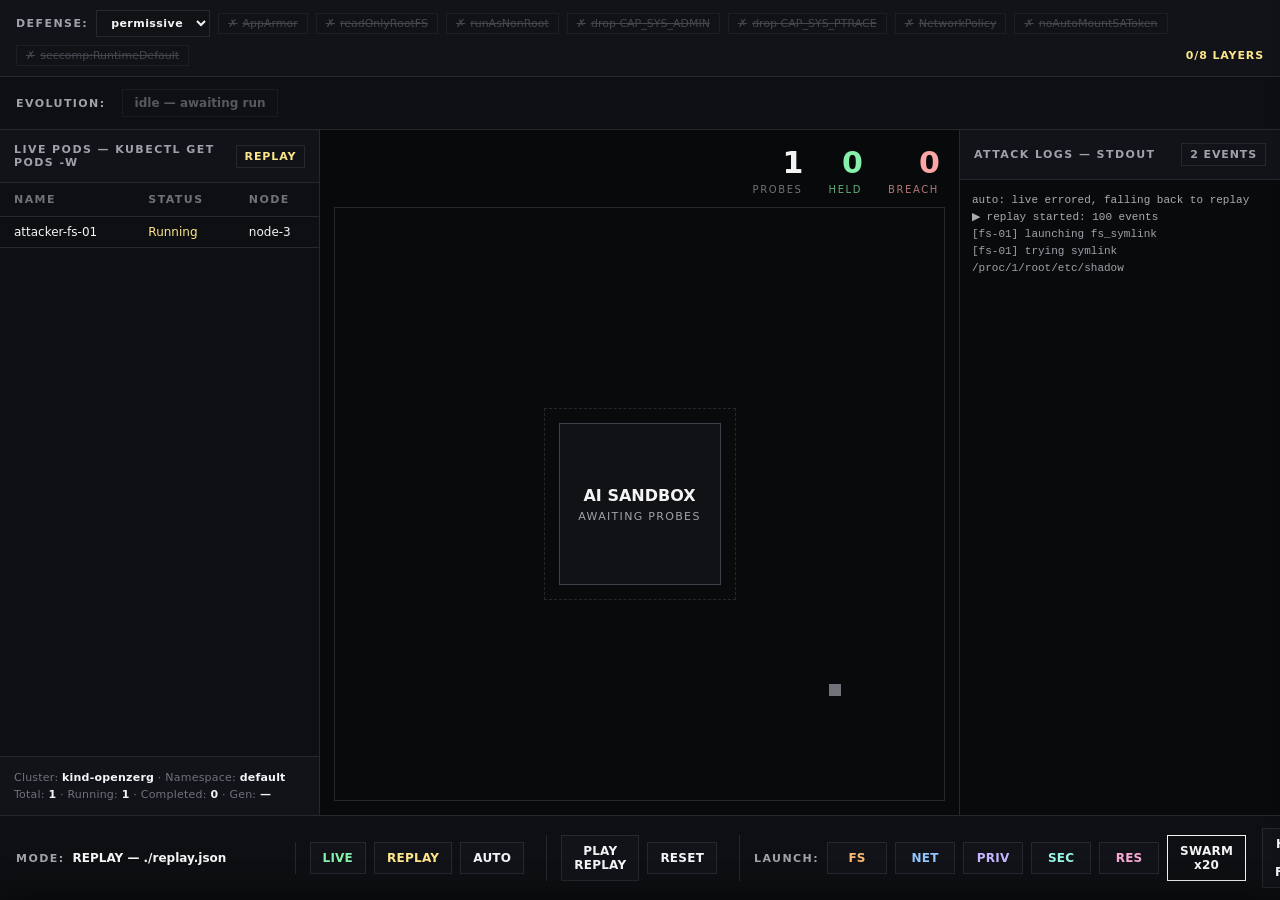
==== index.html @ de41e4eb "fix(ui): mode button state, replay loop, slower pacing, longer alerts Multiple pitch-readiness fixes" ====
<!DOCTYPE html>
<html lang="en">
<head>
<meta charset="UTF-8">
<title>OpenZerg — Demo Console</title>
<style>
  :root {
    --bg: #08090b;
    --panel: #0d0f12;
    --panel-strong: #111318;
    --panel-soft: #101216;
    --border: #25282d;
    --border-hover: #3f444c;
    --ink: #f4f4f5;
    --muted: #71717a;
    --dim: #a1a1aa;
    --accent: #f4f4f5;
    --hold:   #86efac;
    --breach: #fca5a5;
    --warn:   #fde68a;
    --orange: #fdba74;
    --fs:     #fdba74;
    --net:    #93c5fd;
    --priv:   #c4b5fd;
    --res:    #f9a8d4;
    --sec:    #99f6e4;
    --ease-out: cubic-bezier(0.23, 1, 0.32, 1);
    --ease-in-out: cubic-bezier(0.77, 0, 0.175, 1);
    --mono: 'JetBrains Mono', ui-monospace, SFMono-Regular, Menlo, monospace;
    --sans: Inter, ui-sans-serif, system-ui, -apple-system, BlinkMacSystemFont, "Segoe UI", sans-serif;
  }
  * { box-sizing: border-box; }
  html, body { margin: 0; height: 100vh; background: var(--border); color: var(--ink);
               font-family: var(--sans); overflow: hidden; }

  .shell {
    display: grid;
    grid-template-columns: minmax(280px, 1fr) minmax(420px, 2fr) minmax(320px, 1fr);
    grid-template-rows: auto auto 1fr auto;
    height: 100vh; width: 100vw; gap: 1px;
    background: var(--border);
  }

  /* Top: generation pill bar */
  .gen-pill-bar {
    grid-column: 1 / span 3; grid-row: 2;
    display: flex; align-items: center; gap: 10px;
    padding: 12px 16px; background: var(--panel);
    font-size: 12px; min-height: 48px;
  }
  .gen-pill-bar .label {
    color: var(--dim); font-size: 11px; letter-spacing: 0.13em;
    text-transform: uppercase; font-weight: 700; margin-right: 6px;
  }
  .gen-pill-bar .pill {
    display: inline-flex; align-items: center; gap: 8px;
    padding: 6px 12px; border-radius: 0;
    border: 1px solid var(--border); background: var(--panel-soft);
    color: var(--dim); font-size: 12px; font-weight: 680;
    transition: background 140ms var(--ease-out), border-color 140ms var(--ease-out);
    font-variant-numeric: tabular-nums;
  }
  .gen-pill-bar .pill.active {
    border-color: var(--ink); color: var(--ink); background: var(--panel-strong);
    animation: pillpulse 1.6s var(--ease-in-out) infinite;
  }
  .gen-pill-bar .pill.done { color: var(--ink); border-color: var(--border-hover); }
  .gen-pill-bar .pill.has-breach { border-color: #7f1d1d; }
  .gen-pill-bar .pill .breach-badge {
    background: transparent; color: var(--breach);
    padding: 0 6px; border-radius: 0; border: 1px solid currentColor;
    font-size: 10px; font-weight: 700; letter-spacing: 0.06em;
  }
  .gen-pill-bar .pill .surv {
    color: var(--hold); font-size: 11px; font-weight: 600;
  }
  .gen-pill-bar .sep { color: var(--muted); }
  .gen-pill-bar .final {
    margin-left: 10px; padding: 6px 12px;
    background: #07140d;
    border: 1px solid #14532d; border-radius: 0;
    color: var(--hold); font-size: 11px; font-weight: 760; letter-spacing: 0.08em;
    text-transform: uppercase;
  }
  .gen-pill-bar .final.breach { background: #1c0d0d; border-color: #7f1d1d; color: var(--breach); }
  @keyframes pillpulse {
    0%, 100% { box-shadow: 0 0 0 0 rgba(244, 244, 245, 0.18); }
    50%      { box-shadow: 0 0 0 6px rgba(244, 244, 245, 0); }
  }

  /* Defense posture strip (CON-341) */
  .defense-strip {
    grid-column: 1 / span 3; grid-row: 1;
    display: flex; align-items: center; gap: 8px; flex-wrap: wrap;
    padding: 10px 16px; background: var(--panel-strong);
    font-size: 11px; min-height: 38px;
  }
  .defense-strip .label {
    color: var(--dim); font-size: 11px; letter-spacing: 0.13em;
    text-transform: uppercase; font-weight: 700;
  }
  .defense-strip select {
    background: var(--panel-soft); color: var(--ink);
    border: 1px solid var(--border); border-radius: 0;
    padding: 5px 10px; font-family: var(--sans); font-size: 11px;
    letter-spacing: 0.04em; cursor: pointer; font-weight: 600;
  }
  .defense-strip select:hover { border-color: var(--border-hover); }
  .defense-strip .layer {
    display: inline-flex; align-items: center; gap: 5px;
    padding: 3px 9px; border-radius: 0;
    background: var(--panel-soft); border: 1px solid var(--border);
    color: var(--muted); font-size: 11px;
  }
  .defense-strip .layer.on  { color: var(--hold); border-color: #14532d; }
  .defense-strip .layer.off { color: var(--muted); opacity: 0.55; text-decoration: line-through; }
  .defense-strip .layer .mark { font-weight: 700; }
  .defense-strip .count {
    color: var(--ink); font-weight: 760; margin-left: auto;
    font-size: 11px; letter-spacing: 0.08em; text-transform: uppercase;
    font-variant-numeric: tabular-nums;
  }
  .defense-strip .count.permissive { color: var(--warn); }
  .defense-strip .count.hardened   { color: var(--hold); }

  /* Defender Report drawer (CON-337) */
  .defender-drawer {
    position: fixed; left: 0; right: 0; bottom: 0;
    background: var(--panel);
    border-top: 1px solid var(--border);
    box-shadow: 0 -8px 30px rgba(0, 0, 0, 0.5);
    transform: translateY(110%);
    transition: transform 0.45s cubic-bezier(0.22, 1, 0.36, 1);
    z-index: 30;
    padding: 18px 28px 22px;
    max-height: 60vh; overflow-y: auto;
    font-size: 12px;
  }
  .defender-drawer.open { transform: translateY(0); }
  .defender-drawer .drawer-header {
    display: flex; align-items: baseline; gap: 14px; margin-bottom: 14px;
    border-bottom: 1px solid var(--border); padding-bottom: 10px;
  }
  .defender-drawer .drawer-title {
    font-size: 12px; letter-spacing: 0.13em; text-transform: uppercase;
    color: var(--ink); font-weight: 760;
  }
  .defender-drawer .drawer-summary {
    font-size: 12px; color: var(--dim); font-variant-numeric: tabular-nums;
  }
  .defender-drawer .drawer-summary b.bad  { color: var(--breach); }
  .defender-drawer .drawer-summary b.good { color: var(--hold); }
  .defender-drawer .drawer-close {
    margin-left: auto;
    background: transparent; color: var(--dim);
    border: 1px solid var(--border); border-radius: 4px;
    padding: 4px 10px; cursor: pointer; font-family: inherit; font-size: 11px;
  }
  .defender-drawer .drawer-close:hover { color: var(--ink); border-color: var(--ink); }
  .defender-drawer .breach-row {
    display: grid; grid-template-columns: 16px 200px 1fr; gap: 14px;
    padding: 8px 0; border-bottom: 1px dashed #1f2937;
    align-items: baseline;
  }
  .defender-drawer .breach-row .mark { color: var(--breach); font-weight: 700; }
  .defender-drawer .breach-row .vector {
    color: var(--ink); font-weight: 680; font-size: 13px;
  }
  .defender-drawer .breach-row .vector .cat {
    color: var(--muted); font-size: 11px; font-weight: 500;
    display: block; margin-top: 3px; letter-spacing: 0.08em; text-transform: uppercase;
  }
  .defender-drawer .breach-row .fix {
    color: var(--hold); font-family: var(--mono); font-size: 12px;
  }
  .defender-drawer .breach-row .fix::before {
    content: '→ '; color: var(--muted); margin-right: 4px;
  }
  .defender-drawer .drawer-empty {
    padding: 16px 0; color: var(--hold); font-size: 13px;
    text-align: center; letter-spacing: 1px;
  }
  .defender-drawer .drawer-actions {
    display: flex; gap: 10px; margin-top: 16px;
    padding-top: 12px; border-top: 1px solid var(--border);
  }
  .defender-drawer .drawer-actions button {
    background: var(--ink); color: var(--bg);
    border: 1px solid var(--ink); border-radius: 0;
    padding: 10px 16px; font-family: var(--sans); font-size: 12px;
    letter-spacing: 0.04em; font-weight: 760; cursor: pointer;
    transition: background 140ms var(--ease-out), border-color 140ms var(--ease-out), transform 100ms var(--ease-out);
  }
  .defender-drawer .drawer-actions button.secondary {
    background: var(--panel-strong); color: var(--ink); border-color: var(--border);
  }
  .defender-drawer .drawer-actions button:active { transform: scale(0.98); }
  .defender-drawer .drawer-actions button.secondary:hover { border-color: var(--border-hover); }

  /* Mutation receipt toasts (CON-335) */
  .mutation-toasts {
    position: fixed; top: 80px; right: 18px;
    display: flex; flex-direction: column; gap: 8px;
    z-index: 25; pointer-events: none;
    max-width: 340px;
  }
  .mutation-toast {
    background: var(--panel);
    border: 1px solid var(--border);
    border-left: 2px solid var(--warn);
    box-shadow: 0 4px 18px rgba(0, 0, 0, 0.4);
    border-radius: 0;
    padding: 12px 14px;
    font-size: 12px; line-height: 1.5;
    color: var(--ink);
    opacity: 0; transform: translateX(20px);
    animation: toastIn 0.4s var(--ease-out) forwards, toastOut 0.6s var(--ease-in-out) 6.5s forwards;
  }
  .mutation-toast .toast-header {
    display: flex; justify-content: space-between; align-items: baseline;
    color: var(--warn); font-size: 10px; font-weight: 760;
    letter-spacing: 0.13em; text-transform: uppercase; margin-bottom: 6px;
  }
  .mutation-toast .toast-header .latency {
    color: var(--muted); font-weight: 400; letter-spacing: 0.04em; text-transform: none;
    font-variant-numeric: tabular-nums;
  }
  .mutation-toast .toast-body { color: var(--ink); font-size: 12px; line-height: 1.5; }
  .mutation-toast .toast-meta {
    margin-top: 8px; padding-top: 8px;
    border-top: 1px solid var(--border);
    color: var(--muted); font-size: 11px;
    font-variant-numeric: tabular-nums;
  }
  @keyframes toastIn {
    from { opacity: 0; transform: translateX(20px); }
    to   { opacity: 1; transform: translateX(0); }
  }
  @keyframes toastOut {
    from { opacity: 1; transform: translateX(0); }
    to   { opacity: 0; transform: translateX(20px); }
  }

  /* Attacker Hall of Fame (CON-340) */
  .hof-toggle {
    background: var(--panel-strong); color: var(--ink);
    border: 1px solid var(--border); border-radius: 0;
    padding: 8px 12px; font-family: var(--sans); font-size: 12px;
    letter-spacing: 0.02em; cursor: pointer; font-weight: 600;
    transition: border-color 140ms var(--ease-out), background 140ms var(--ease-out);
  }
  .hof-toggle:hover { border-color: var(--border-hover); background: #171a20; }
  .hof-panel {
    position: fixed; top: 0; right: 0; bottom: 0;
    width: 440px; background: var(--panel);
    border-left: 1px solid var(--border);
    box-shadow: -8px 0 30px rgba(0, 0, 0, 0.5);
    transform: translateX(110%);
    transition: transform 0.35s var(--ease-out);
    z-index: 28;
    padding: 20px 22px;
    overflow-y: auto;
    font-size: 12px;
  }
  .hof-panel.open { transform: translateX(0); }
  .hof-panel .hof-header {
    display: flex; align-items: baseline; gap: 12px;
    border-bottom: 1px solid var(--border); padding-bottom: 12px; margin-bottom: 14px;
  }
  .hof-panel .hof-title {
    font-size: 11px; letter-spacing: 0.13em; text-transform: uppercase;
    color: var(--ink); font-weight: 760;
  }
  .hof-panel .hof-subtitle {
    font-size: 11px; color: var(--muted); letter-spacing: 0.02em;
  }
  .hof-panel .hof-close {
    margin-left: auto;
    background: var(--panel-strong); color: var(--dim);
    border: 1px solid var(--border); border-radius: 0;
    padding: 5px 10px; cursor: pointer; font-family: var(--sans); font-size: 11px;
    letter-spacing: 0.06em; font-weight: 600;
  }
  .hof-panel .hof-close:hover { color: var(--ink); border-color: var(--border-hover); }
  .hof-panel .hof-sort {
    display: flex; gap: 6px; margin-bottom: 14px;
  }
  .hof-panel .hof-sort button {
    background: var(--panel-soft); color: var(--dim);
    border: 1px solid var(--border); border-radius: 0;
    padding: 5px 10px; font-family: var(--sans); font-size: 11px;
    letter-spacing: 0.06em; cursor: pointer; text-transform: uppercase; font-weight: 700;
  }
  .hof-panel .hof-sort button.active {
    color: var(--ink); border-color: var(--ink); background: var(--panel-strong);
  }
  .hof-panel .hof-row {
    display: grid; grid-template-columns: 24px 1fr auto auto;
    gap: 10px; padding: 8px 0;
    border-bottom: 1px dashed #1f2937;
    align-items: baseline;
  }
  .hof-panel .hof-row .rank {
    color: var(--dim); font-weight: 700; font-size: 12px;
  }
  .hof-panel .hof-row.top1 .rank { color: var(--warn); }
  .hof-panel .hof-row.top2 .rank { color: var(--orange); }
  .hof-panel .hof-row.top3 .rank { color: var(--dim); }
  .hof-panel .hof-row .vector {
    color: var(--ink); font-weight: 600;
  }
  .hof-panel .hof-row .vector .cat {
    display: block; font-size: 9px; color: var(--dim);
    letter-spacing: 1px; margin-top: 2px;
  }
  .hof-panel .hof-row .vector .cat.filesystem { color: var(--fs); }
  .hof-panel .hof-row .vector .cat.network    { color: var(--net); }
  .hof-panel .hof-row .vector .cat.privilege  { color: var(--priv); }
  .hof-panel .hof-row .vector .cat.secrets    { color: var(--sec); }
  .hof-panel .hof-row .vector .cat.resource   { color: var(--res); }
  .hof-panel .hof-row .fit {
    color: var(--accent); font-family: monospace; font-size: 11px;
  }
  .hof-panel .hof-row .breaches {
    color: var(--breach); font-weight: 700; font-size: 11px;
  }
  .hof-panel .hof-row .breaches.zero { color: var(--dim); font-weight: 400; }
  .hof-panel .hof-empty {
    color: var(--dim); text-align: center; padding: 24px 0;
    font-style: italic; letter-spacing: 1px;
  }

  /* Breach lineage banner (CON-336) */
  .lineage-banner {
    position: fixed; left: 50%; top: 100px;
    transform: translateX(-50%) translateY(-180%);
    width: min(720px, 90vw);
    background: var(--panel);
    border: 1px solid var(--border);
    border-top: 2px solid var(--breach);
    border-radius: 0;
    box-shadow: 0 12px 40px rgba(0, 0, 0, 0.5);
    padding: 18px 22px;
    z-index: 32;
    opacity: 0;
    transition: transform 0.45s var(--ease-out), opacity 0.45s;
  }
  .lineage-banner.show { transform: translateX(-50%) translateY(0); opacity: 1; }
  .lineage-banner .lineage-title {
    font-size: 11px; letter-spacing: 4px; color: var(--breach);
    font-weight: 700; margin-bottom: 10px;
    display: flex; justify-content: space-between; align-items: baseline;
  }
  .lineage-banner .lineage-title .vector {
    color: var(--ink); letter-spacing: 2px; font-size: 16px;
  }
  .lineage-banner .lineage-chain {
    display: flex; align-items: center; gap: 8px; flex-wrap: wrap;
    font-family: 'JetBrains Mono', monospace; font-size: 12px;
  }
  .lineage-banner .lineage-node {
    padding: 7px 11px; border-radius: 0;
    background: var(--panel-soft); border: 1px solid var(--border);
    color: var(--muted); font-variant-numeric: tabular-nums;
  }
  .lineage-banner .lineage-node.fired { color: var(--ink); border-color: var(--border-hover); }
  .lineage-banner .lineage-node.breach {
    color: var(--breach); border-color: #7f1d1d;
    background: #1c0d0d;
    font-weight: 760;
  }
  .lineage-banner .lineage-arrow {
    color: var(--dim); font-weight: 700;
  }
  .lineage-banner .lineage-mutation {
    color: var(--warn); font-size: 11px;
    margin-top: 10px; padding-top: 8px;
    border-top: 1px dashed #1f2937; letter-spacing: 0.5px;
  }
  .lineage-banner .lineage-mutation .label {
    color: var(--dim); letter-spacing: 2px; font-weight: 700; margin-right: 6px;
  }
  .panel { position: relative; overflow: hidden; background: var(--panel); }
  .panel header {
    position: sticky; top: 0; z-index: 5;
    background: var(--panel-strong); padding: 13px 14px;
    border-bottom: 1px solid var(--border);
    font-size: 11px; letter-spacing: 0.13em; text-transform: uppercase;
    color: var(--dim); font-weight: 700;
    display: flex; justify-content: space-between; align-items: center;
  }
  .panel header .badge {
    font-size: 11px; padding: 4px 8px; border-radius: 0;
    background: transparent; color: var(--dim);
    border: 1px solid var(--border); letter-spacing: 0.08em; text-transform: uppercase;
  }
  .panel header .badge.live   { color: var(--hold); }
  .panel header .badge.replay { color: var(--warn); }
  .panel header .badge.idle   { color: var(--dim); }
  .panel header .badge.error  { color: var(--breach); }

  /* Left: kubectl pane */
  .panel-left { grid-column: 1; grid-row: 3; }
  .pod-table {
    width: 100%; font-size: 12px; border-collapse: collapse;
    color: var(--ink); font-variant-numeric: tabular-nums;
  }
  .pod-table thead th {
    text-align: left; padding: 10px 14px; color: var(--muted);
    border-bottom: 1px solid var(--border); position: sticky; top: 45px;
    background: var(--panel); font-weight: 700;
    font-size: 11px; letter-spacing: 0.13em; text-transform: uppercase;
  }
  .pod-table tbody td { padding: 8px 14px; border-bottom: 1px solid var(--border); }
  .pod-table tbody tr.fresh { animation: fadein 240ms var(--ease-out); }
  @keyframes fadein { from { background: rgba(244,244,245,0.04); } to { background: transparent; } }
  .pod-status.Pending   { color: var(--muted); }
  .pod-status.Running   { color: var(--warn); }
  .pod-status.Completed { color: var(--hold); }
  .pod-status.Completed.breach { color: var(--breach); }
  .pod-meta { padding: 12px 14px; font-size: 11px; color: var(--muted);
              border-top: 1px solid var(--border); position: absolute; bottom: 0; left: 0; right: 0;
              background: var(--panel-strong); letter-spacing: 0.02em; line-height: 1.55; }
  .pod-meta b { color: var(--ink); font-weight: 680; }
  .generation-banner {
    padding: 10px 14px; margin: 8px 14px 0;
    background: var(--panel-soft); border: 1px solid var(--border);
    border-left: 2px solid var(--warn);
    color: var(--ink); font-size: 11px; font-weight: 760; letter-spacing: 0.13em;
    text-transform: uppercase;
  }

  /* Center: map iframe */
  .panel-center { grid-column: 2; grid-row: 3; padding: 0; }
  .panel-center iframe { width: 100%; height: 100%; border: 0; display: block; background: #090a0c; }

  /* Right: terminal pane */
  .panel-right { grid-column: 3; grid-row: 3; }
  .terminal {
    height: calc(100% - 45px); padding: 12px;
    font-size: 11px; line-height: 1.55; color: var(--dim);
    overflow-y: auto; overflow-x: hidden;
    background: #090a0c;
    font-family: var(--mono);
  }
  .terminal .line { white-space: pre-wrap; word-break: break-word; }
  .terminal .line.log { color: var(--dim); }
  .terminal .line.result-held   { color: var(--hold); }
  .terminal .line.result-breach { color: var(--breach); font-weight: 600; }
  .terminal .line.system { color: #d4d4d8; opacity: 0.8; }
  .terminal .line.generation { color: var(--orange); font-weight: 700; }
  .terminal .line.survivor   { color: var(--warn); }
  .terminal::-webkit-scrollbar { width: 8px; }
  .terminal::-webkit-scrollbar-thumb { background: var(--border); border-radius: 0; }
  .terminal::-webkit-scrollbar-thumb:hover { background: var(--border-hover); }

  /* Bottom control strip */
  .controls {
    grid-column: 1 / span 3; grid-row: 4;
    display: flex; gap: 8px; align-items: center;
    padding: 12px 16px; background: var(--panel);
    font-size: 12px;
  }
  .controls .group { display: flex; gap: 8px; align-items: center; }
  .controls .group + .group { margin-left: 14px; padding-left: 14px;
                              border-left: 1px solid var(--border); }
  .controls .label {
    color: var(--dim); font-size: 11px; letter-spacing: 0.13em;
    text-transform: uppercase; font-weight: 700;
  }
  .controls button {
    background: var(--panel-strong); color: var(--ink);
    border: 1px solid var(--border); border-radius: 0;
    padding: 8px 12px; font-family: var(--sans); font-size: 12px;
    letter-spacing: 0.02em; cursor: pointer; font-weight: 600;
    transition: background 140ms var(--ease-out), border-color 140ms var(--ease-out), transform 100ms var(--ease-out);
  }
  .controls button:hover { border-color: var(--border-hover); background: #171a20; }
  .controls button:active { transform: scale(0.98); }
  .controls button.primary  { color: var(--bg); background: var(--ink); border-color: var(--ink); font-weight: 760; }
  .controls button.live     { color: var(--hold); }
  .controls button.replay   { color: var(--warn); }
  .controls button.active   { background: var(--ink); color: var(--bg); border-color: var(--ink); }
  .controls .mode-display   { color: var(--ink); font-weight: 600; min-width: 200px; font-size: 12px; }

  .controls .char-btn {
    width: 52px; height: 52px; padding: 2px;
    background: var(--panel-soft); border: 1px solid var(--border);
    border-radius: 0; cursor: pointer;
    display: flex; align-items: center; justify-content: center;
    transition: background 140ms var(--ease-out), border-color 140ms var(--ease-out);
  }
  .controls .char-btn:hover { background: var(--panel-strong); border-color: var(--border-hover); }
  .controls .char-btn img {
    width: 100%; height: 100%;
    object-fit: contain;
    image-rendering: pixelated;
    pointer-events: none;
  }

  .controls button.text-launch-btn { min-width: 60px; font-weight: 680; padding: 8px 12px; }
  .controls button.text-launch-btn[data-category="filesystem"] { color: var(--fs);   border-color: var(--border); }
  .controls button.text-launch-btn[data-category="network"]    { color: var(--net);  border-color: var(--border); }
  .controls button.text-launch-btn[data-category="privilege"]  { color: var(--priv); border-color: var(--border); }
  .controls button.text-launch-btn[data-category="secrets"]    { color: var(--sec);  border-color: var(--border); }
  .controls button.text-launch-btn[data-category="resource"]   { color: var(--res);  border-color: var(--border); }
  .controls button.text-launch-btn:hover { border-color: currentColor; }

  /* Dev-X mode: hide the gamey RA2 UI from the footer.
     Char thumbnails, SKIN aesthetic toggle, and AUDIO controls are
     consumer-demo UI; they don't belong in a developer experience. */
  .controls .launch-ra2,
  .controls .group:has(> .aesthetic-btn),
  .controls .group:has(> .audio-btn) { display: none !important; }
  /* Tactical text launches always show (no longer gated by SKIN attr) */
  body[data-aesthetic="ra2"] .launch-tactical,
  body[data-aesthetic="tactical"] .launch-tactical { display: flex !important; }
  .controls .char-btn[data-category="filesystem"]:hover { border-color: var(--fs); }
  .controls .char-btn[data-category="network"]:hover    { border-color: var(--net); }
  .controls .char-btn[data-category="privilege"]:hover  { border-color: var(--priv); }
  .controls .char-btn[data-category="secrets"]:hover    { border-color: var(--sec); }
  .controls .char-btn[data-category="resource"]:hover   { border-color: var(--res); }

  .controls button.swarm-btn {
    color: var(--ink); border-color: var(--ink);
    font-weight: 680; background: transparent;
  }
  .controls button.swarm-btn:hover { background: var(--ink); color: var(--bg); }

  .controls button.aesthetic-btn, .controls button.audio-btn { min-width: 68px; }
  .controls button.aesthetic-btn.active,
  .controls button.audio-btn.active {
    background: var(--ink); color: var(--bg); border-color: var(--ink);
  }
  .controls button.audio-btn:not(.active) { color: var(--dim); }

  .controls .spacer { flex: 1; }
</style>
</head>
<body>

<!-- Defender Report drawer (CON-337) -->
<div class="defender-drawer" id="defender-drawer"></div>

<!-- Mutation toasts (CON-335) -->
<div class="mutation-toasts" id="mutation-toasts"></div>

<!-- Attacker Hall of Fame panel (CON-340) -->
<div class="hof-panel" id="hof-panel"></div>

<!-- Breach lineage banner (CON-336) -->
<div class="lineage-banner" id="lineage-banner"></div>

<div class="shell">

  <!-- Top row 1: defense posture (CON-341) -->
  <div class="defense-strip" id="defense-strip"></div>

  <!-- Top row 2: generation pill bar (CON-334) -->
  <div class="gen-pill-bar" id="gen-pill-bar">
    <span class="label">EVOLUTION:</span>
    <span class="pill" style="opacity:0.5">idle — awaiting run</span>
  </div>

  <!-- Left: kubectl-style live pod view -->
  <section class="panel panel-left" id="kubectl-pane">
    <header>
      <span>LIVE PODS — kubectl get pods -w</span>
      <span class="badge idle" id="kubectl-badge">idle</span>
    </header>
    <table class="pod-table">
      <thead><tr><th>NAME</th><th>STATUS</th><th>NODE</th></tr></thead>
      <tbody id="pod-rows"></tbody>
    </table>
    <div class="generation-banner" id="gen-banner" style="display:none"></div>
    <div class="pod-meta">
      Cluster: <b>kind-openzerg</b> · Namespace: <b>default</b><br>
      Total: <b id="pod-total">0</b> · Running: <b id="pod-running">0</b> · Completed: <b id="pod-completed">0</b> · Gen: <b id="pod-gen">—</b>
    </div>
  </section>

  <!-- Center: containment map (Phaser scene loaded as iframe, driven via postMessage) -->
  <section class="panel panel-center">
    <iframe id="map-frame" src="./arena-evolution.html" title="OpenZerg containment arena"></iframe>
  </section>

  <!-- Right: raw exploit stdout -->
  <section class="panel panel-right" id="terminal-pane">
    <header>
      <span>ATTACK LOGS — stdout</span>
      <span class="badge idle" id="terminal-badge">0 events</span>
    </header>
    <div class="terminal" id="terminal-stream"></div>
  </section>

  <!-- Bottom: master controls -->
  <div class="controls">
    <div class="group">
      <span class="label">MODE:</span>
      <span class="mode-display" id="mode-display">booting…</span>
    </div>
    <div class="group">
      <button class="live mode-btn"   id="ctrl-live">LIVE</button>
      <button class="replay mode-btn" id="ctrl-replay">REPLAY</button>
      <button class="mode-btn"        id="ctrl-auto">AUTO</button>
    </div>
    <div class="group">
      <button id="ctrl-play-replay">PLAY REPLAY</button>
      <button id="ctrl-reset">RESET</button>
    </div>
    <div class="group launch-ra2">
      <span class="label">LAUNCH:</span>
      <button class="char-btn" data-category="filesystem" data-sprite="atk_filesystem" title="Engineer — filesystem">
        <img src="./assets/ra-2-sprites/engineer_thumb.png" alt="Engineer">
      </button>
      <button class="char-btn" data-category="network" data-sprite="atk_network" title="Spy — network">
        <img src="./assets/ra-2-sprites/spy_thumb.png" alt="Spy">
      </button>
      <button class="char-btn" data-category="privilege" data-sprite="atk_privilege" title="Tanya — privilege escalation">
        <img src="./assets/ra-2-sprites/tanya_thumb.png" alt="Tanya">
      </button>
      <button class="char-btn" data-category="secrets" data-sprite="atk_secrets" title="Psi Comando — secrets">
        <img src="./assets/ra-2-sprites/psi_comando_thumb.png" alt="Psi Comando">
      </button>
      <button class="char-btn" data-category="resource" data-sprite="atk_resource" title="Terror Drone — resource exhaustion">
        <img src="./assets/ra-2-sprites/terror_drone_thumb.png" alt="Terror Drone">
      </button>
      <button class="char-btn" data-category="resource" data-sprite="atk_conscript" title="Conscript — resource pressure">
        <img src="./assets/ra-2-sprites/conscript_thumb.png" alt="Conscript">
      </button>
      <button class="char-btn" data-category="privilege" data-sprite="atk_gi" title="GI — privilege probe">
        <img src="./assets/ra-2-sprites/gi_thumb.png" alt="GI">
      </button>
      <button class="swarm-btn" id="ctrl-swarm-ra2">SWARM x20</button>
    </div>
    <div class="group launch-tactical">
      <span class="label">LAUNCH:</span>
      <button class="text-launch-btn" data-category="filesystem">FS</button>
      <button class="text-launch-btn" data-category="network">NET</button>
      <button class="text-launch-btn" data-category="privilege">PRIV</button>
      <button class="text-launch-btn" data-category="secrets">SEC</button>
      <button class="text-launch-btn" data-category="resource">RES</button>
      <button class="swarm-btn" id="ctrl-swarm-tactical">SWARM x20</button>
    </div>
    <div class="group">
      <span class="label">SKIN:</span>
      <button class="aesthetic-btn" data-aesthetic="ra2">RA2</button>
      <button class="aesthetic-btn" data-aesthetic="tactical">TACTICAL</button>
    </div>
    <div class="group">
      <span class="label">AUDIO:</span>
      <button class="audio-btn" id="ctrl-music">MUSIC</button>
      <button class="audio-btn" id="ctrl-sfx">SFX</button>
    </div>
    <div class="spacer"></div>
    <div class="group">
      <button class="hof-toggle" id="ctrl-hof">HALL OF FAME</button>
      <button id="ctrl-screenshot">SCREENSHOT</button>
    </div>
  </div>

</div>

<script>
/* ============================================================
   OpenZerg Demo Shell
   - Single event pipeline: LiveSource | ReplaySource
     → normalizeEvent() → pacingQueue → eventBus
   - Three subscribers: map iframe (postMessage), kubectl pane,
     terminal pane.
   - URL params: ?mode=live|replay|auto  ?ws=...  ?replay=...
   ============================================================ */

const params = new URLSearchParams(location.search);
const MODE      = params.get('mode')   || 'auto';
const WS_URL    = params.get('ws')     || 'ws://localhost:8000/ws';
const REPLAY_PATH = params.get('replay') || './replay.json';

const CATEGORIES = ['filesystem', 'network', 'privilege', 'secrets', 'resource'];

/* ---------- Event bus ---------- */
const BUS_EVENT = 'openzerg:event';
function emitEvent(e) { window.dispatchEvent(new CustomEvent(BUS_EVENT, { detail: e })); }
function onEvent(fn)  { window.addEventListener(BUS_EVENT, (ev) => fn(ev.detail)); }

/* ---------- Normalizer ----------
   Loose on input, strict on output. Returns null for events we can't
   make sense of (and warns) rather than throwing. */
function normalizeEvent(raw) {
  if (!raw || typeof raw !== 'object') return null;
  const out = { ...raw };

  // Pass-through event types that don't need further normalization
  const PASSTHROUGH = ['generation_start', 'generation_complete', 'run_started', 'run_complete'];
  if (PASSTHROUGH.includes(out.type)) return out;

  // Infer type if missing. Legacy payloads with `status` are results.
  if (!out.type) {
    if (out.status) out.type = 'result';
    else if (out.line) out.type = 'log';
    else { console.warn('[OpenZerg] event missing type', raw); return null; }
  }

  // Canonicalize category for events that carry one.
  if (out.category) {
    const c = String(out.category).toLowerCase();
    if (!CATEGORIES.includes(c)) {
      console.warn('[OpenZerg] unknown category', out.category, '— dropping');
      return null;
    }
    out.category = c;
  }

  // Canonicalize status for result events.
  if (out.type === 'result') {
    const s = String(out.status || '').toUpperCase();
    if (s === 'BREACH' || s === 'BREACHED') out.status = 'BREACH';
    else if (s === 'HELD' || s === 'HOLD' || s === 'PASS' || s === 'OK') out.status = 'HELD';
    else { console.warn('[OpenZerg] unknown status', out.status); out.status = 'HELD'; }
  }

  // Synthesize a pod name if missing — every event must correlate.
  if (!out.pod) {
    const cat = out.category || 'unk';
    out.pod = `attacker-${cat.slice(0, 3)}-${Math.floor(Math.random() * 99).toString().padStart(2, '0')}`;
  }
  if (!out.t) out.t = Date.now();

  return out;
}

/* ---------- Pacing queue ----------
   started + result are paced (drive visual map + kubectl rows). log events
   bypass — reading scrolling text doesn't need dramatic timing. */
const PaceQueue = {
  buf: [], timer: null,
  // Slower pacing for longer demo content (was 300/700/200).
  // Yields ~2.5x the run length so a single replay fills a 3-min video.
  minMs: 700, maxMs: 1500, catchUpMs: 350, catchUpThresh: 20,

  push(canonical) {
    if (!canonical) return;
    if (canonical.type === 'log') { emitEvent(canonical); return; }
    this.buf.push(canonical);
    if (!this.timer) this.drain();
  },

  drain() {
    if (this.buf.length === 0) { this.timer = null; return; }
    emitEvent(this.buf.shift());
    const ms = (this.buf.length > this.catchUpThresh)
      ? this.catchUpMs
      : (this.minMs + Math.random() * (this.maxMs - this.minMs));
    this.timer = setTimeout(() => this.drain(), ms);
  },

  clear() {
    this.buf = [];
    if (this.timer) { clearTimeout(this.timer); this.timer = null; }
  },

  pause(ms) {
    // CON-336 lineage freeze: stop draining for ms; resume drain after.
    if (this.timer) { clearTimeout(this.timer); this.timer = null; }
    setTimeout(() => { if (!this.timer) this.drain(); }, ms);
  },
};

/* ---------- Sources ---------- */
let liveSocket = null;
let replayTimers = [];

function startLiveSource(url) {
  stopLiveSource();
  setMode('live (connecting…)', 'idle');
  try {
    liveSocket = new WebSocket(url);
  } catch (e) {
    setMode('live (failed)', 'error');
    return false;
  }
  liveSocket.onopen    = () => setMode('LIVE — ' + url, 'live');
  liveSocket.onclose   = () => setMode('live (disconnected)', 'idle');
  liveSocket.onerror   = () => setMode('live (error)', 'error');
  liveSocket.onmessage = (ev) => {
    try { PaceQueue.push(normalizeEvent(JSON.parse(ev.data))); }
    catch (err) { console.error('[OpenZerg] parse', err); }
  };
  return true;
}
function stopLiveSource() {
  if (liveSocket) { try { liveSocket.close(); } catch {} liveSocket = null; }
}

let replayLoopTimer = null;
async function startReplaySource(path) {
  stopReplaySource();
  if (replayLoopTimer) { clearTimeout(replayLoopTimer); replayLoopTimer = null; }
  setMode('replay (loading…)', 'idle');
  let data;
  try { data = await fetch(path).then(r => r.json()); }
  catch (e) { setMode('replay (load failed)', 'error'); console.error(e); return; }
  if (!Array.isArray(data)) { setMode('replay (bad data)', 'error'); return; }
  setMode('REPLAY — ' + path, 'replay');
  appendLine('system', `▶ replay started: ${data.length} events`);
  const t0 = performance.now();
  data.forEach((e) => {
    const delay = Math.max(0, e.t || 0);
    replayTimers.push(setTimeout(() => PaceQueue.push(normalizeEvent(e)), delay));
  });
  // Heartbeat when finished
  const lastT = data.reduce((m, e) => Math.max(m, e.t || 0), 0);
  replayTimers.push(setTimeout(() => appendLine('system', '▶ replay complete'), lastT + 500));
}
function stopReplaySource() {
  replayTimers.forEach(t => clearTimeout(t));
  replayTimers = [];
}

function bootMode() {
  if (MODE === 'live')   { startLiveSource(WS_URL); return; }
  if (MODE === 'replay') { startReplaySource(REPLAY_PATH); return; }
  // auto: try live with 1.5s probe, fall back to replay
  setMode('auto (probing live…)', 'idle');
  let resolved = false;
  let probe;
  try { probe = new WebSocket(WS_URL); }
  catch { startReplaySource(REPLAY_PATH); return; }
  const fallback = setTimeout(() => {
    if (resolved) return;
    resolved = true;
    try { probe.close(); } catch {}
    appendLine('system', `auto: live unreachable, falling back to replay`);
    startReplaySource(REPLAY_PATH);
  }, 1500);
  probe.onopen = () => {
    if (resolved) return;
    resolved = true;
    clearTimeout(fallback);
    liveSocket = probe;
    liveSocket.onmessage = (ev) => {
      try { PaceQueue.push(normalizeEvent(JSON.parse(ev.data))); }
      catch (err) { console.error('[OpenZerg] parse', err); }
    };
    liveSocket.onclose = () => setMode('live (disconnected)', 'idle');
    liveSocket.onerror = () => setMode('live (error)', 'error');
    setMode('AUTO → LIVE — ' + WS_URL, 'live');
  };
  probe.onerror = () => {
    if (resolved) return;
    resolved = true;
    clearTimeout(fallback);
    appendLine('system', 'auto: live errored, falling back to replay');
    startReplaySource(REPLAY_PATH);
  };
}

/* ---------- Mode display ---------- */
function setActiveModeButton(which) {
  // which: 'live' | 'replay' | 'auto' | null
  ['ctrl-live', 'ctrl-replay', 'ctrl-auto'].forEach(id => {
    const el = document.getElementById(id);
    if (!el) return;
    el.classList.toggle('active', id === 'ctrl-' + which);
  });
}

function setMode(text, badgeClass) {
  document.getElementById('mode-display').textContent = text;
  const badges = ['kubectl-badge', 'terminal-badge'];
  // Kubectl + terminal badges follow the source state.
  document.getElementById('kubectl-badge').className = 'badge ' + (badgeClass || 'idle');
  if (badgeClass === 'live')        document.getElementById('kubectl-badge').textContent = 'live';
  else if (badgeClass === 'replay') document.getElementById('kubectl-badge').textContent = 'replay';
  else if (badgeClass === 'error')  document.getElementById('kubectl-badge').textContent = 'error';
  else                              document.getElementById('kubectl-badge').textContent = 'idle';
}

/* ---------- Subscriber: map iframe ---------- */
const mapFrame = document.getElementById('map-frame');
let mapReady = false;
const mapQueue = [];

function postToMap(payload) {
  if (mapReady && mapFrame.contentWindow) mapFrame.contentWindow.postMessage(payload, '*');
}

window.addEventListener('message', (ev) => {
  if (ev.data && ev.data.openzerg && ev.data.type === 'ready') {
    mapReady = true;
    // Push current aesthetic + audio prefs so the map's initial state agrees with the shell UI.
    mapFrame.contentWindow.postMessage({ openzerg: true, type: 'aesthetic', mode: currentAesthetic }, '*');
    mapFrame.contentWindow.postMessage({ openzerg: true, type: 'music', enabled: currentMusic }, '*');
    mapFrame.contentWindow.postMessage({ openzerg: true, type: 'sfx',   enabled: currentSfx   }, '*');
    while (mapQueue.length) mapFrame.contentWindow.postMessage(mapQueue.shift(), '*');
  }
});

onEvent((event) => {
  // Map handles 'result' for impacts; we forward everything and let map filter.
  const msg = { openzerg: true, event };
  if (!mapReady) mapQueue.push(msg);
  else mapFrame.contentWindow.postMessage(msg, '*');
});

/* ---------- Aesthetic + audio toggle UI ---------- */
let currentAesthetic = localStorage.getItem('openzerg-aesthetic') || 'ra2';
let currentMusic     = localStorage.getItem('openzerg-music') !== '0';
let currentSfx       = localStorage.getItem('openzerg-sfx')   !== '0';

function syncAestheticUI() {
  document.querySelectorAll('.aesthetic-btn').forEach(btn => {
    btn.classList.toggle('active', btn.dataset.aesthetic === currentAesthetic);
  });
  document.body.dataset.aesthetic = currentAesthetic;
}
function syncAudioUI() {
  document.getElementById('ctrl-music').classList.toggle('active', currentMusic);
  document.getElementById('ctrl-sfx').classList.toggle('active', currentSfx);
}

function setAesthetic(mode) {
  if (mode !== 'ra2' && mode !== 'tactical') return;
  currentAesthetic = mode;
  localStorage.setItem('openzerg-aesthetic', mode);
  document.body.dataset.aesthetic = mode; // drives launch-ra2 / launch-tactical CSS toggle
  syncAestheticUI();
  postToMap({ openzerg: true, type: 'aesthetic', mode });
  appendLine('system', `aesthetic → ${mode.toUpperCase()}`);
}
function setMusic(enabled) {
  currentMusic = !!enabled;
  localStorage.setItem('openzerg-music', currentMusic ? '1' : '0');
  syncAudioUI();
  postToMap({ openzerg: true, type: 'music', enabled: currentMusic });
  appendLine('system', `music ${currentMusic ? 'ON' : 'OFF'}`);
}
function setSfx(enabled) {
  currentSfx = !!enabled;
  localStorage.setItem('openzerg-sfx', currentSfx ? '1' : '0');
  syncAudioUI();
  postToMap({ openzerg: true, type: 'sfx', enabled: currentSfx });
  appendLine('system', `sfx ${currentSfx ? 'ON' : 'OFF'}`);
}

document.querySelectorAll('.aesthetic-btn').forEach(btn => {
  btn.onclick = () => setAesthetic(btn.dataset.aesthetic);
});
document.getElementById('ctrl-music').onclick = () => setMusic(!currentMusic);
document.getElementById('ctrl-sfx').onclick   = () => setSfx(!currentSfx);

// Launch buttons — both the RA2 character thumbnails and the TACTICAL text
// buttons hit the same shell pipeline via OpenZergShell.ping(). System line
// confirms the click was received (helps when buttons feel unresponsive).
function launchAttack(category, sprite) {
  appendLine('system', `launch → ${category}${sprite ? ` / ${sprite.replace(/^atk_/, '')}` : ''}`);
  if (!window.OpenZergShell) {
    console.error('[OpenZerg] shell API not ready');
    return;
  }
  window.OpenZergShell.ping(category, undefined, { sprite });
}
document.querySelectorAll('.char-btn, .text-launch-btn').forEach(btn => {
  btn.onclick = () => launchAttack(btn.dataset.category, btn.dataset.sprite);
});
function fireSwarm() {
  const cats = ['filesystem', 'network', 'privilege', 'secrets', 'resource'];
  for (let i = 0; i < 20; i++) {
    setTimeout(() => launchAttack(cats[i % cats.length]), i * 80);
  }
  appendLine('system', '⚡ swarm x20 launched');
}
document.getElementById('ctrl-swarm-ra2').onclick      = fireSwarm;
document.getElementById('ctrl-swarm-tactical').onclick = fireSwarm;

// Forward any click in the shell to the iframe as a user-gesture signal so
// the iframe's Web Audio context can unlock for music + voice playback
// (autoplay policy blocks audio that originates from cross-document
// postMessage without a same-document user gesture).
document.addEventListener('click', () => {
  postToMap({ openzerg: true, type: 'audioGesture' });
});

syncAestheticUI(); syncAudioUI();

/* ---------- Subscriber: terminal pane ---------- */
const terminalEl = document.getElementById('terminal-stream');
const terminalBadge = document.getElementById('terminal-badge');
let terminalEventCount = 0;

onEvent((event) => {
  const podShort = (event.pod || '?').replace(/^attacker-/, '');
  if (event.type === 'log') {
    appendLine('log', `[${podShort}] ${event.line || ''}`);
  } else if (event.type === 'result') {
    const verdict = event.status === 'BREACH' ? 'BREACH' : 'HELD';
    const cls = event.status === 'BREACH' ? 'result-breach' : 'result-held';
    const ev = event.evidence ? ` — ${event.evidence}` : '';
    appendLine(cls, `[${podShort}] RESULT: ${verdict}${ev}`);
  } else if (event.type === 'started') {
    appendLine('log', `[${podShort}] launching ${event.vector || ''}${event.generation ? ` (gen ${event.generation})` : ''}`);
  } else if (event.type === 'generation_start') {
    appendLine('generation', `━━ GENERATION ${event.generation} — ${event.population} probes deploying ━━`);
  } else if (event.type === 'generation_complete') {
    const s = event.survivors || 0;
    appendLine('survivor', `━━ GEN ${event.generation} COMPLETE — ${s} survivors → mutating next wave ━━`);
  } else if (event.type === 'run_complete') {
    const b = event.breaches || 0;
    const cls = b > 0 ? 'result-breach' : 'result-held';
    appendLine(cls, `━━ RUN COMPLETE — ${event.generations} generations, ${b} breaches, ${event.total} probes ━━`);
  }
  terminalEventCount++;
  terminalBadge.textContent = `${terminalEventCount} events`;
});

function appendLine(cls, text) {
  const div = document.createElement('div');
  div.className = 'line ' + cls;
  div.textContent = text;
  terminalEl.appendChild(div);
  while (terminalEl.children.length > 250) terminalEl.removeChild(terminalEl.firstChild);
  terminalEl.scrollTop = terminalEl.scrollHeight;
}

/* ---------- Subscriber: kubectl pane ---------- */
const podRowsEl    = document.getElementById('pod-rows');
const podTotalEl   = document.getElementById('pod-total');
const podRunningEl = document.getElementById('pod-running');
const podCompletedEl = document.getElementById('pod-completed');
const podGenEl     = document.getElementById('pod-gen');
const genBannerEl  = document.getElementById('gen-banner');
const podState     = new Map(); // pod -> { status, node, verdict?, order }
let podOrder = 0;

onEvent((event) => {
  if (event.type === 'generation_start') {
    genBannerEl.style.display = 'block';
    genBannerEl.textContent = `⚡ GENERATION ${event.generation} — ${event.population} PROBES`;
    podGenEl.textContent = event.generation;
  } else if (event.type === 'generation_complete') {
    genBannerEl.textContent = `✓ GEN ${event.generation} — ${event.survivors} SURVIVORS → MUTATING`;
  }
});

/* ---------- Subscriber: Breach lineage banner (CON-336) ----------
   On first BREACH per run, pause the pacing queue 1.5s, drop a banner
   showing the vector's ancestry across generations + the mutation that
   led to the breakthrough. Uses observed gen history + genome diff;
   falls back to a templated mutation hint if parent_pod data is absent.
*/
const lineageBannerEl = document.getElementById('lineage-banner');
const vectorGenHistory = new Map(); // vector -> { gens: Set<number>, lastParams: object|null }
let firstBreachShownThisRun = false;

const MUTATION_HINTS_BY_VECTOR = {
  fs_symlink:    'target_path drifted deeper · mount technique fused',
  fs_proc_root:  'pivot from /proc to /proc/1/root · readlink → mount',
  fs_mount_host: 'tmpfs probe failed → cgroupfs reroute',
  net_k8s_api:   'unauth GET → SA-token bearer added',
  net_egress:    'DNS probe held → raw-socket exfil attempted',
  priv_nsenter:  'CAP_SYS_ADMIN reachable; nsenter PID-1 inserted',
  priv_docker_sock: 'socket exists → container.create attempted',
  priv_capabilities: 'CapEff bitmask read → admin caps confirmed',
  priv_cgroup_escape: 'release_agent path writable; payload primed',
  sec_sa_token:  'token auto-mounted → API impersonation chained',
  sec_envvar_scan: '/proc/environ readable; secrets parsed',
  sec_configmap_read: 'kubelet reachable → configmap listed',
  res_fork_bomb: 'pids.max absent; fork chain spawned',
  res_memory_bomb: 'no memory cap → OOM scout succeeded',
  res_disk_fill: 'ephemeral storage unbounded; write looped',
  meta_kernel_cve: 'kernel <5.8 confirmed; CVE class reachable',
};

function showLineageBanner(breach) {
  const vector = breach.vector;
  const hist = vectorGenHistory.get(vector);
  const breachGen = breach.generation ?? Math.max(...generations.keys(), 1);
  // Build ancestry chain: every gen where this vector appeared + the breach gen
  const seenGens = hist ? [...hist.gens].sort((a, b) => a - b) : [breachGen];
  if (!seenGens.includes(breachGen)) seenGens.push(breachGen);

  const allGens = [...generations.keys()].sort((a, b) => a - b);
  const fullSpan = allGens.length > 0 ? allGens : seenGens;

  const chain = fullSpan.map(g => {
    if (g === breachGen) return `<span class="lineage-node breach">Gen ${g} · BREACH</span>`;
    if (seenGens.includes(g)) return `<span class="lineage-node fired">Gen ${g} · survived</span>`;
    return `<span class="lineage-node">Gen ${g} · —</span>`;
  }).join('<span class="lineage-arrow">→</span>');

  const mutationHint = MUTATION_HINTS_BY_VECTOR[vector] || 'genome drifted toward higher-fitness variants';

  lineageBannerEl.innerHTML = `
    <div class="lineage-title">
      <span>🧬 BREACH LINEAGE</span>
      <span class="vector">${vector}</span>
    </div>
    <div class="lineage-chain">${chain}</div>
    <div class="lineage-mutation">
      <span class="label">EVOLUTION:</span>${mutationHint}
    </div>
  `;
  lineageBannerEl.classList.add('show');
  // Pause pacing 2.5s so it lands cleanly on screen for the camera.
  PaceQueue.pause(2500);
  // Stay visible 8s, then fade. Next `generation_start` also closes it.
  if (lineageBannerEl._hideTimer) clearTimeout(lineageBannerEl._hideTimer);
  lineageBannerEl._hideTimer = setTimeout(() => lineageBannerEl.classList.remove('show'), 8000);
}

onEvent((event) => {
  if (event.type === 'started' && event.vector && event.generation != null) {
    const h = vectorGenHistory.get(event.vector) || { gens: new Set(), lastParams: null };
    h.gens.add(event.generation);
    if (event.params) h.lastParams = event.params;
    vectorGenHistory.set(event.vector, h);
  } else if (event.type === 'result' && event.status === 'BREACH' && !firstBreachShownThisRun) {
    firstBreachShownThisRun = true;
    showLineageBanner(event);
  } else if (event.type === 'generation_start') {
    // Close lineage banner cleanly when the next generation begins
    lineageBannerEl.classList.remove('show');
    if (event.generation === 1) {
      firstBreachShownThisRun = false;
      vectorGenHistory.clear();
    }
  }
});

/* ---------- Subscriber: Attacker Hall of Fame (CON-340) ----------
   Session-scoped aggregation across all observed result events.
   Backend-merged view via /api/runs is v2 if needed.
*/
const hofPanelEl = document.getElementById('hof-panel');
const vectorStats = new Map(); // vector -> { count, breaches, fitnessSum, lastSeen, category }
let hofSortBy = 'breaches'; // 'breaches' | 'fitness'
let hofOpen = false;

function fitnessFor(event) {
  if (typeof event.fitness === 'number') return event.fitness;
  if (event.status === 'BREACH') return 1.0;
  const ev = (event.evidence || '').toLowerCase();
  if (/reachable|connected|200 ok/.test(ev)) return 0.6;
  if (/permission denied|found|accessible/.test(ev)) return 0.4;
  if (/timeout|refused|blocked/.test(ev)) return 0.1;
  return 0.0;
}

function renderHof() {
  if (!hofOpen) return;
  const rows = [...vectorStats.entries()].map(([vector, s]) => ({
    vector,
    category: s.category,
    count: s.count,
    breaches: s.breaches,
    avgFit: s.count > 0 ? s.fitnessSum / s.count : 0,
  }));
  if (hofSortBy === 'breaches') {
    rows.sort((a, b) => b.breaches - a.breaches || b.avgFit - a.avgFit);
  } else {
    rows.sort((a, b) => b.avgFit - a.avgFit || b.breaches - a.breaches);
  }
  const body = rows.length === 0
    ? `<div class="hof-empty">no attacks observed yet — run an evolution</div>`
    : rows.map((r, i) => {
        const rankCls = i === 0 ? 'top1' : i === 1 ? 'top2' : i === 2 ? 'top3' : '';
        const breachCls = r.breaches === 0 ? 'zero' : '';
        return `<div class="hof-row ${rankCls}">
          <span class="rank">${i + 1}</span>
          <span class="vector">${r.vector}<span class="cat ${r.category || ''}">${r.category || ''}</span></span>
          <span class="fit">${r.avgFit.toFixed(2)}</span>
          <span class="breaches ${breachCls}">${r.breaches}✗</span>
        </div>`;
      }).join('');
  hofPanelEl.innerHTML = `
    <div class="hof-header">
      <span class="hof-title">🏆 ATTACKER HALL OF FAME</span>
      <span class="hof-subtitle">session · ${vectorStats.size} vectors observed</span>
      <button class="hof-close" id="hof-close-btn">CLOSE</button>
    </div>
    <div class="hof-sort">
      <button class="${hofSortBy === 'breaches' ? 'active' : ''}" data-sort="breaches">BY BREACHES</button>
      <button class="${hofSortBy === 'fitness'  ? 'active' : ''}" data-sort="fitness">BY FITNESS</button>
    </div>
    ${body}
  `;
  document.getElementById('hof-close-btn').onclick = () => { hofOpen = false; hofPanelEl.classList.remove('open'); };
  hofPanelEl.querySelectorAll('[data-sort]').forEach(btn => {
    btn.onclick = () => { hofSortBy = btn.dataset.sort; renderHof(); };
  });
}

function toggleHof() {
  hofOpen = !hofOpen;
  if (hofOpen) { renderHof(); hofPanelEl.classList.add('open'); }
  else hofPanelEl.classList.remove('open');
}

onEvent((event) => {
  if (event.type === 'result' && event.vector) {
    const s = vectorStats.get(event.vector) || {
      count: 0, breaches: 0, fitnessSum: 0, category: event.category, lastSeen: 0,
    };
    s.count++;
    if (event.status === 'BREACH') s.breaches++;
    s.fitnessSum += fitnessFor(event);
    s.lastSeen = event.t || Date.now();
    if (event.category && !s.category) s.category = event.category;
    vectorStats.set(event.vector, s);
    if (hofOpen) renderHof();
  }
});

/* ---------- Subscriber: Mutation toasts (CON-335) ----------
   Shows Gemma's reasoning between generations. Listens for real
   `gemma_mutation` events from the backend; if a generation_complete
   fires without one shortly after, synthesizes a templated fallback.
*/
const mutationToastsEl = document.getElementById('mutation-toasts');
const FALLBACK_SUMMARIES = [
  'Filesystem vectors found partial reach. Mutating deeper paths + adding mount techniques.',
  'Privilege escalation showing fitness. Cross-pollinating with capability bitmask probes.',
  'Network egress contained. Pivoting population toward in-cluster lateral movement.',
  'Convergence detected on top survivors. Pushing extreme mutations of best genome.',
];
let lastGemmaEventByGen = new Map();

function showMutationToast({ fromGen, toGen, summary, count, latencyMs }) {
  const el = document.createElement('div');
  el.className = 'mutation-toast';
  const latency = latencyMs != null ? `${latencyMs}ms` : '';
  el.innerHTML = `
    <div class="toast-header">
      <span>GEMMA · Gen ${fromGen} → ${toGen}</span>
      <span class="latency">${latency}</span>
    </div>
    <div class="toast-body">${summary}</div>
    ${count != null ? `<div class="toast-meta">${count} mutated children spawning</div>` : ''}
  `;
  mutationToastsEl.appendChild(el);
  // Cap at 3 visible to avoid spam
  while (mutationToastsEl.children.length > 3) {
    mutationToastsEl.removeChild(mutationToastsEl.firstChild);
  }
  // Cleanup after animation completes
  setTimeout(() => el.remove(), 7400);
}

onEvent((event) => {
  if (event.type === 'gemma_mutation') {
    lastGemmaEventByGen.set(event.generation, true);
    showMutationToast({
      fromGen: event.parent_generation ?? (event.generation - 1),
      toGen: event.generation,
      summary: event.summary || 'Gemma synthesized new mutations from survivor evidence.',
      count: event.mutation_count,
      latencyMs: event.latency_ms,
    });
  } else if (event.type === 'generation_complete') {
    // Fallback: if no gemma_mutation arrives within 800ms, synthesize one
    const completedGen = event.generation;
    const nextGen = completedGen + 1;
    setTimeout(() => {
      if (lastGemmaEventByGen.has(nextGen)) return; // real event already fired
      const survivors = event.survivors ?? 0;
      if (survivors === 0) return; // no mutation if no survivors
      const summary = FALLBACK_SUMMARIES[completedGen % FALLBACK_SUMMARIES.length];
      showMutationToast({
        fromGen: completedGen,
        toGen: nextGen,
        summary,
        count: Math.min(survivors * 2, 15),
        latencyMs: null,
      });
    }, 800);
  } else if (event.type === 'run_complete') {
    lastGemmaEventByGen.clear();
  }
});

/* ---------- Subscriber: Defender Report drawer (CON-337) ---------- */
const REMEDIATIONS = {
  fs_symlink:         'AppArmor profile + readOnlyRootFilesystem',
  fs_proc_root:       'readOnlyRootFilesystem + drop CAP_SYS_PTRACE',
  fs_mount_host:      'drop CAP_SYS_ADMIN; restrict mounts via PSP/admission',
  net_k8s_api:        'NetworkPolicy: deny egress to apiserver from workloads',
  net_egress:         'NetworkPolicy: egress=deny-all by default',
  net_pod_to_pod:     'NetworkPolicy: deny pod-to-pod within namespace',
  priv_root_check:    'securityContext.runAsNonRoot: true',
  priv_docker_sock:   'do not mount /var/run/docker.sock into pods',
  priv_nsenter:       'drop CAP_SYS_ADMIN + drop CAP_SYS_PTRACE',
  priv_capabilities:  'capabilities.drop: [ALL]; add only what is needed',
  priv_cgroup_escape: 'patch kernel ≥5.8; drop CAP_SYS_ADMIN',
  sec_sa_token:       'automountServiceAccountToken: false',
  sec_envvar_scan:    'no secrets in env; mount via Secret volume',
  sec_configmap_read: 'ServiceAccount with no get/list on configmaps',
  res_fork_bomb:      'pod resources: pids.max limit',
  res_memory_bomb:    'memory limit set; memorySwap disabled',
  res_disk_fill:      'ephemeralStorage limit set',
  meta_kernel_cve:    'keep node kernel patched; enable OS auto-update',
};

const defenderDrawerEl = document.getElementById('defender-drawer');
let runBreaches = [];   // [{ vector, category, evidence, pod }]
let runStarted  = false;

function closeDefenderDrawer() {
  defenderDrawerEl.classList.remove('open');
}

function renderDefenderDrawer(runCompleteEvent) {
  const seen = new Set();
  const unique = [];
  for (const b of runBreaches) {
    if (seen.has(b.vector)) continue;
    seen.add(b.vector);
    unique.push(b);
  }
  const gens = runCompleteEvent?.generations ?? '—';
  const total = runCompleteEvent?.total ?? '—';
  const headerSummary = unique.length === 0
    ? `<span class="drawer-summary"><b class="good">${total}</b> probes · <b class="good">0 breaches</b> · ${gens} generations · all contained</span>`
    : `<span class="drawer-summary"><b class="bad">${unique.length} breach${unique.length === 1 ? '' : 'es'}</b> across ${gens} generations · ${total} probes · remediation list ↓</span>`;

  const body = unique.length === 0
    ? `<div class="drawer-empty">✓ ALL HELD — no remediation needed for this posture</div>`
    : unique.map(b => `
        <div class="breach-row">
          <span class="mark">✗</span>
          <span class="vector">${b.vector}<span class="cat">${b.category || ''}</span></span>
          <span class="fix">${REMEDIATIONS[b.vector] || 'review evidence; harden by category'}</span>
        </div>`).join('');

  const otherConfig = currentConfig === 'permissive' ? 'hardened' : 'permissive';
  defenderDrawerEl.innerHTML = `
    <div class="drawer-header">
      <span class="drawer-title">DEFENDER REPORT</span>
      ${headerSummary}
      <button class="drawer-close" id="drawer-close-btn">CLOSE</button>
    </div>
    ${body}
    <div class="drawer-actions">
      <button id="drawer-rerun-btn">RE-RUN WITH ${otherConfig.toUpperCase()} CONFIG</button>
      <button class="secondary" id="drawer-export-btn">COPY FIX LIST</button>
    </div>
  `;
  document.getElementById('drawer-close-btn').onclick = closeDefenderDrawer;
  document.getElementById('drawer-rerun-btn').onclick = () => {
    closeDefenderDrawer();
    document.getElementById('ctrl-reset').click();
    setTimeout(() => triggerRun(otherConfig), 400);
  };
  document.getElementById('drawer-export-btn').onclick = () => {
    const txt = unique.map(b => `${b.vector}: ${REMEDIATIONS[b.vector] || 'review'}`).join('\n');
    navigator.clipboard?.writeText(txt);
    document.getElementById('drawer-export-btn').textContent = '✓ COPIED';
    setTimeout(() => {
      const el = document.getElementById('drawer-export-btn');
      if (el) el.textContent = '📋 COPY FIX LIST';
    }, 1500);
  };
  defenderDrawerEl.classList.add('open');
}

function triggerRun(config) {
  const payload = { action: 'run_test', config, generations: 4 };
  if (liveSocket && liveSocket.readyState === WebSocket.OPEN) {
    liveSocket.send(JSON.stringify(payload));
    currentConfig = config; renderDefenseStrip();
    appendLine('system', `▶ requested ${config} run via live WS`);
  } else {
    // Fallback: kick the proxy via POST, else just replay
    fetch(`/api/test?config=${encodeURIComponent(config)}&generations=4`, { method: 'POST' })
      .then(r => r.ok ? r : Promise.reject(r))
      .then(() => {
        currentConfig = config; renderDefenseStrip();
        appendLine('system', `▶ POST /api/test config=${config} ok`);
        startLiveSource(WS_URL);
      })
      .catch(() => {
        appendLine('system', `⚠ no backend reachable, replaying narrative`);
        startReplaySource(REPLAY_PATH);
      });
  }
}

onEvent((event) => {
  if (event.type === 'generation_start' && !runStarted) {
    runStarted = true;
    runBreaches = [];
    closeDefenderDrawer();
  } else if (event.type === 'result' && event.status === 'BREACH') {
    runBreaches.push({
      vector: event.vector || 'unknown',
      category: event.category,
      evidence: event.evidence,
      pod: event.pod,
    });
  } else if (event.type === 'run_complete') {
    renderDefenderDrawer(event);
    runStarted = false;
    // Auto-loop replay so the demo stays alive
    const modeText = document.getElementById('mode-display').textContent || '';
    if (modeText.startsWith('REPLAY') || modeText.startsWith('AUTO → REPLAY')) {
      if (replayLoopTimer) clearTimeout(replayLoopTimer);
      replayLoopTimer = setTimeout(() => {
        closeDefenderDrawer();
        document.getElementById('ctrl-reset').click();
        setTimeout(() => startReplaySource(REPLAY_PATH), 400);
      }, 8000);
    }
  }
});

/* ---------- Subscriber: defense posture strip (CON-341) ---------- */
const DEFENSE_LAYERS = {
  permissive: [
    { name: 'AppArmor',                 on: false },
    { name: 'readOnlyRootFS',           on: false },
    { name: 'runAsNonRoot',             on: false },
    { name: 'drop CAP_SYS_ADMIN',       on: false },
    { name: 'drop CAP_SYS_PTRACE',      on: false },
    { name: 'NetworkPolicy',            on: false },
    { name: 'noAutoMountSAToken',       on: false },
    { name: 'seccomp:RuntimeDefault',   on: false },
  ],
  hardened: [
    { name: 'AppArmor',                 on: true },
    { name: 'readOnlyRootFS',           on: true },
    { name: 'runAsNonRoot',             on: true },
    { name: 'drop CAP_SYS_ADMIN',       on: true },
    { name: 'drop CAP_SYS_PTRACE',      on: true },
    { name: 'NetworkPolicy',            on: true },
    { name: 'noAutoMountSAToken',       on: true },
    { name: 'seccomp:RuntimeDefault',   on: true },
  ],
};
let currentConfig = 'permissive';
const defenseStripEl = document.getElementById('defense-strip');

function renderDefenseStrip() {
  const layers = DEFENSE_LAYERS[currentConfig] || [];
  const on = layers.filter(l => l.on).length;
  const total = layers.length;
  const chips = layers.map(l =>
    `<span class="layer ${l.on ? 'on' : 'off'}"><span class="mark">${l.on ? '✓' : '✗'}</span>${l.name}</span>`
  ).join('');
  defenseStripEl.innerHTML = `
    <span class="label">DEFENSE:</span>
    <select id="defense-config-select">
      <option value="permissive" ${currentConfig === 'permissive' ? 'selected' : ''}>permissive</option>
      <option value="hardened"   ${currentConfig === 'hardened'   ? 'selected' : ''}>hardened</option>
    </select>
    ${chips}
    <span class="count ${currentConfig}">${on}/${total} layers</span>
  `;
  document.getElementById('defense-config-select').onchange = (e) => {
    currentConfig = e.target.value;
    renderDefenseStrip();
    // Optional: signal config switch via event bus so future logic can react
    window.dispatchEvent(new CustomEvent('openzerg:config', { detail: { config: currentConfig } }));
  };
}
renderDefenseStrip();

// React to backend-emitted run_started with a config field, if present
onEvent((event) => {
  if (event.type === 'run_started' && event.config && event.config !== currentConfig) {
    currentConfig = event.config;
    renderDefenseStrip();
  }
});

/* ---------- Subscriber: generation pill bar (CON-334) ---------- */
const genPillBarEl = document.getElementById('gen-pill-bar');
const generations = new Map(); // gen# -> { state, population, survivors, breaches }

function renderGenPillBar(finalEvent) {
  if (generations.size === 0) {
    genPillBarEl.innerHTML = `<span class="label">EVOLUTION:</span>
      <span class="pill" style="opacity:0.5">idle — awaiting run</span>`;
    return;
  }
  const sorted = [...generations.entries()].sort((a, b) => a[0] - b[0]);
  const pills = sorted.map(([n, g], i) => {
    const stateCls = g.state === 'active' ? 'active' : 'done';
    const breachCls = g.breaches > 0 ? 'has-breach' : '';
    const survBit = g.state === 'active' && g.survivors == null
      ? `<span class="surv">${g.population}↻</span>`
      : (g.survivors != null ? `<span class="surv">${g.survivors} surv</span>` : '');
    const breachBit = g.breaches > 0 ? `<span class="breach-badge">${g.breaches} BREACH</span>` : '';
    const arrow = i < sorted.length - 1 ? `<span class="sep">→</span>` : '';
    return `<span class="pill ${stateCls} ${breachCls}">Gen ${n} ${survBit} ${breachBit}</span>${arrow}`;
  }).join('');
  let final = '';
  if (finalEvent) {
    const b = finalEvent.breaches || 0;
    const cls = b > 0 ? 'breach' : '';
    final = `<span class="final ${cls}">${b > 0 ? `${b} BREACH` : 'ALL HELD'} · ${finalEvent.generations}g · ${finalEvent.total}p</span>`;
  }
  genPillBarEl.innerHTML = `<span class="label">EVOLUTION:</span>${pills}${final}`;
}

onEvent((event) => {
  if (event.type === 'generation_start') {
    // Mark prior gens as done
    for (const [n, g] of generations) if (n !== event.generation && g.state === 'active') g.state = 'done';
    generations.set(event.generation, {
      state: 'active', population: event.population || 0,
      survivors: null, breaches: 0,
    });
    renderGenPillBar();
  } else if (event.type === 'generation_complete') {
    const g = generations.get(event.generation) || { state: 'done', population: 0, breaches: 0 };
    g.state = 'done';
    g.survivors = event.survivors || 0;
    g.breaches = event.breaches || 0;
    generations.set(event.generation, g);
    renderGenPillBar();
  } else if (event.type === 'result' && event.status === 'BREACH' && event.generation != null) {
    const g = generations.get(event.generation);
    if (g) { g.breaches = (g.breaches || 0) + 1; renderGenPillBar(); }
  } else if (event.type === 'run_complete') {
    renderGenPillBar(event);
  }
});

function strHash(s) {
  let h = 0; for (const c of s) h = ((h << 5) - h + c.charCodeAt(0)) | 0;
  return Math.abs(h);
}

onEvent((event) => {
  if (event.type === 'started') {
    if (!podState.has(event.pod)) {
      podState.set(event.pod, {
        status: 'Pending', node: '<none>', order: podOrder++,
        category: event.category, vector: event.vector,
      });
      renderPods(event.pod);
      // Real K8s shows Pending → Running latency. Fake it convincingly.
      setTimeout(() => {
        const p = podState.get(event.pod);
        if (p && p.status === 'Pending') {
          p.status = 'Running';
          p.node = `node-${1 + (strHash(event.pod) % 3)}`;
          renderPods(event.pod);
        }
      }, 250 + Math.random() * 700);
    }
  } else if (event.type === 'result') {
    if (!podState.has(event.pod)) {
      podState.set(event.pod, {
        status: 'Running', node: `node-${1 + (strHash(event.pod) % 3)}`,
        order: podOrder++, category: event.category, vector: event.vector,
      });
    }
    const p = podState.get(event.pod);
    p.status = 'Completed';
    p.verdict = event.status;
    renderPods(event.pod);
  }
});

function renderPods(freshPod) {
  const rows = [...podState.entries()].sort((a, b) => a[1].order - b[1].order);
  // Show last 14 pods so the table stays readable
  const visible = rows.slice(-14);
  podRowsEl.innerHTML = visible.map(([name, p]) => {
    const isFresh = name === freshPod ? 'fresh' : '';
    const breachCls = (p.status === 'Completed' && p.verdict === 'BREACH') ? 'breach' : '';
    return `<tr class="${isFresh}">
      <td>${name}</td>
      <td class="pod-status ${p.status} ${breachCls}">${p.status}</td>
      <td>${p.node}</td>
    </tr>`;
  }).join('');
  // Stats
  let running = 0, completed = 0;
  for (const [, p] of rows) {
    if (p.status === 'Running') running++;
    else if (p.status === 'Completed') completed++;
  }
  podTotalEl.textContent = rows.length;
  podRunningEl.textContent = running;
  podCompletedEl.textContent = completed;
}

/* ---------- Bottom control wiring ---------- */
document.getElementById('ctrl-live').onclick   = () => { setActiveModeButton('live');   startLiveSource(WS_URL); };
document.getElementById('ctrl-replay').onclick = () => { setActiveModeButton('replay'); startReplaySource(REPLAY_PATH); };
document.getElementById('ctrl-auto').onclick   = () => { setActiveModeButton('auto');   bootMode(); };
document.getElementById('ctrl-play-replay').onclick = () => { setActiveModeButton('replay'); startReplaySource(REPLAY_PATH); };
document.getElementById('ctrl-reset').onclick = () => {
  stopLiveSource(); stopReplaySource(); PaceQueue.clear();
  podState.clear(); podRowsEl.innerHTML = '';
  podTotalEl.textContent = podRunningEl.textContent = podCompletedEl.textContent = '0';
  terminalEl.innerHTML = '';
  terminalEventCount = 0; terminalBadge.textContent = '0 events';
  generations.clear(); renderGenPillBar();
  runBreaches = []; runStarted = false; closeDefenderDrawer();
  lastGemmaEventByGen.clear();
  mutationToastsEl.innerHTML = '';
  firstBreachShownThisRun = false; vectorGenHistory.clear();
  lineageBannerEl.classList.remove('show');
  setActiveModeButton(null);
  // CON-340: hall of fame is session-scoped; user resets it explicitly via reload
  setMode('reset — idle', 'idle');
  // Also reset the map.
  if (mapReady) mapFrame.contentWindow.postMessage({ openzerg: true, type: 'reset' }, '*');
};
document.getElementById('ctrl-hof').onclick = toggleHof;
document.getElementById('ctrl-screenshot').onclick = async () => {
  // Composite shot of the whole shell. html2canvas isn't available offline;
  // best practical move at hackathon: tell pitcher to use macOS Cmd+Shift+5.
  // Until proper screenshot is wired in Phase 1.7, just flash the UI.
  document.body.style.outline = '4px solid var(--accent)';
  setTimeout(() => { document.body.style.outline = ''; }, 200);
  appendLine('system', '📸 use ⌘⇧5 to capture this frame (proper export in 1.7)');
};

/* ---------- Console test API ---------- */
window.OpenZergShell = {
  emit:   (raw) => PaceQueue.push(normalizeEvent(raw)),
  pace:   PaceQueue,
  bus:    { emit: emitEvent, on: onEvent },
  reset:  () => document.getElementById('ctrl-reset').click(),
  ping: (category, status, opts = {}) => {
    const pod = `attacker-${category.slice(0, 3)}-${Math.floor(Math.random() * 99).toString().padStart(2, '0')}`;
    PaceQueue.push(normalizeEvent({ type: 'started', pod, category, vector: 'manual', sprite: opts.sprite }));
    setTimeout(() => PaceQueue.push(normalizeEvent({
      type: 'result', pod, category, vector: 'manual', sprite: opts.sprite,
      status: status || (Math.random() < 0.35 ? 'BREACH' : 'HELD'),
      evidence: 'manual ping', duration_ms: Math.floor(200 + Math.random() * 1500),
    })), 600);
  },
};

/* ---------- Boot ---------- */
bootMode();

</script>
</body>
</html>
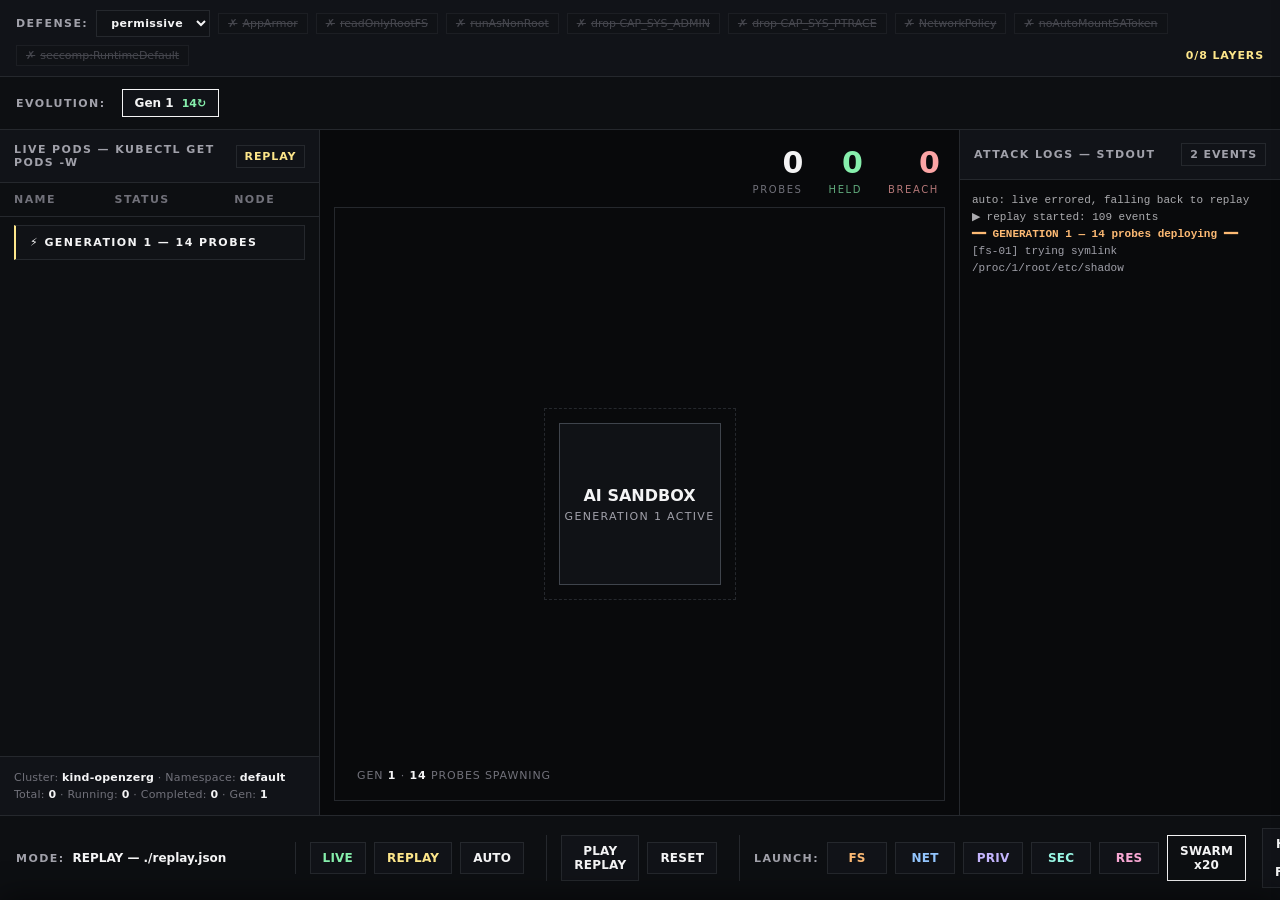
==== commit cac3fea9: "fix: synthesize gen + run_complete events from raw replay + hover info Two demo-breaking gaps closed" ====
--- a/index.html
+++ b/index.html
@@ -792,6 +792,54 @@
   if (liveSocket) { try { liveSocket.close(); } catch {} liveSocket = null; }
 }
 
+// Synthesize generation_start / generation_complete / run_complete events
+// around a raw replay stream so the full pipeline (pill bar, drawer, arena
+// final state) lights up without re-authoring replay.json.
+function enrichReplayEvents(events) {
+  const ordered = [...events].sort((a, b) => (a.t || 0) - (b.t || 0));
+  const ops = ordered.filter(e => e.type === 'started' || e.type === 'result');
+  if (ops.length === 0) return ordered;
+  const GENS = 4;
+  const bucketSize = Math.ceil(ops.length / GENS);
+  const buckets = [];
+  for (let i = 0; i < GENS; i++) {
+    buckets.push(ops.slice(i * bucketSize, (i + 1) * bucketSize));
+  }
+  const enriched = [];
+  buckets.forEach((bucket, idx) => {
+    if (bucket.length === 0) return;
+    const gen = idx + 1;
+    const minT = Math.min(...bucket.map(e => e.t || 0));
+    const maxT = Math.max(...bucket.map(e => e.t || 0));
+    enriched.push({
+      type: 'generation_start', generation: gen,
+      population: bucket.length, t: Math.max(0, minT - 250),
+    });
+    // tag bucket events with their generation
+    bucket.forEach(e => enriched.push({ ...e, generation: e.generation || gen }));
+    // include log events whose t falls in this bucket window
+    ordered.filter(e => e.type === 'log' && (e.t || 0) >= minT && (e.t || 0) <= maxT)
+           .forEach(e => enriched.push({ ...e, generation: gen }));
+    const results = bucket.filter(e => e.type === 'result');
+    const breaches = results.filter(r => r.status === 'BREACH').length;
+    const survivors = results.length - breaches;
+    enriched.push({
+      type: 'generation_complete', generation: gen,
+      survivors, breaches, t: maxT + 350,
+    });
+  });
+  const totalBreaches = ops.filter(e => e.type === 'result' && e.status === 'BREACH').length;
+  const totalResults  = ops.filter(e => e.type === 'result').length;
+  const lastBucket = buckets.filter(b => b.length).length;
+  const lastT = Math.max(...ops.map(e => e.t || 0));
+  enriched.push({
+    type: 'run_complete', generations: lastBucket,
+    total: totalResults, breaches: totalBreaches, t: lastT + 900,
+  });
+  enriched.sort((a, b) => (a.t || 0) - (b.t || 0));
+  return enriched;
+}
+
 let replayLoopTimer = null;
 async function startReplaySource(path) {
   stopReplaySource();
@@ -801,14 +849,15 @@
   try { data = await fetch(path).then(r => r.json()); }
   catch (e) { setMode('replay (load failed)', 'error'); console.error(e); return; }
   if (!Array.isArray(data)) { setMode('replay (bad data)', 'error'); return; }
+  // Enrich raw replay (started/log/result only) with generation + run_complete
+  const wasEnriched = data.some(e => e.type === 'generation_start' || e.type === 'run_complete');
+  if (!wasEnriched) data = enrichReplayEvents(data);
   setMode('REPLAY — ' + path, 'replay');
   appendLine('system', `▶ replay started: ${data.length} events`);
-  const t0 = performance.now();
   data.forEach((e) => {
     const delay = Math.max(0, e.t || 0);
     replayTimers.push(setTimeout(() => PaceQueue.push(normalizeEvent(e)), delay));
   });
-  // Heartbeat when finished
   const lastT = data.reduce((m, e) => Math.max(m, e.t || 0), 0);
   replayTimers.push(setTimeout(() => appendLine('system', '▶ replay complete'), lastT + 500));
 }
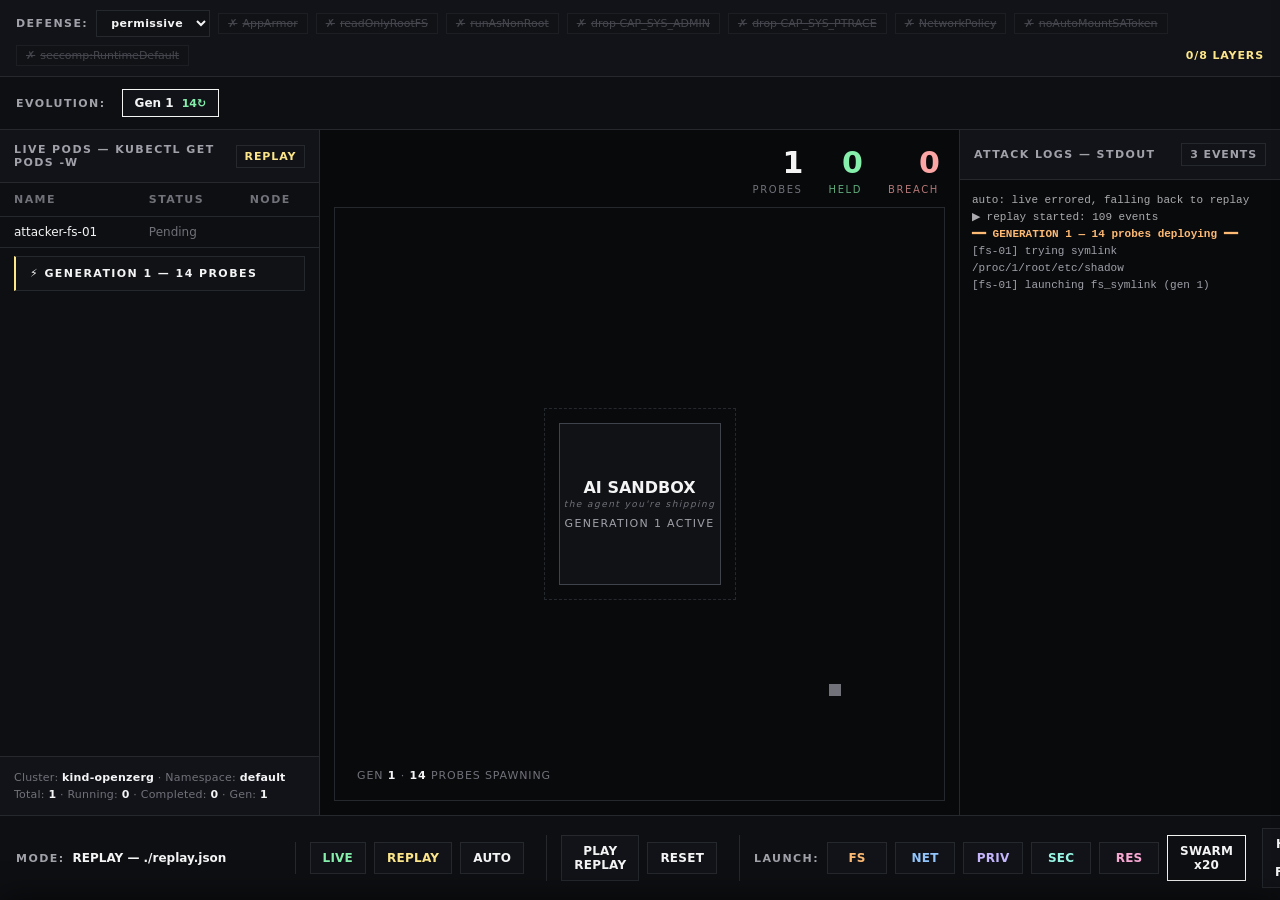
==== commit bf5f4201: "feat: arena caption + dollar exposure line for value clarity Two small additions to make the value l" ====
--- a/index.html
+++ b/index.html
@@ -1328,6 +1328,18 @@
 });
 
 /* ---------- Subscriber: Defender Report drawer (CON-337) ---------- */
+// Rough exposure-per-category in USD — used for the drawer's risk-surface line.
+// Numbers are illustrative, calibrated to public IBM/Ponemon breach cost ranges
+// for the relevant attack class. Defender persona reads this as "order of magnitude".
+const EXPOSURE_BY_CATEGORY = {
+  filesystem: 80000,
+  privilege:  120000,
+  secrets:    200000,
+  network:    60000,
+  resource:   30000,
+};
+const TOTAL_VECTORS = 18;
+
 const REMEDIATIONS = {
   fs_symlink:         'AppArmor profile + readOnlyRootFilesystem',
   fs_proc_root:       'readOnlyRootFilesystem + drop CAP_SYS_PTRACE',
@@ -1367,9 +1379,14 @@
   }
   const gens = runCompleteEvent?.generations ?? '—';
   const total = runCompleteEvent?.total ?? '—';
+  // Compute exposure estimate from unique breach categories
+  const exposureUsd = unique.reduce((sum, b) => sum + (EXPOSURE_BY_CATEGORY[b.category] || 50000), 0);
+  const exposureFmt = exposureUsd >= 1_000_000
+    ? '$' + (exposureUsd / 1_000_000).toFixed(1) + 'M'
+    : '$' + Math.round(exposureUsd / 1000) + 'k';
   const headerSummary = unique.length === 0
-    ? `<span class="drawer-summary"><b class="good">${total}</b> probes · <b class="good">0 breaches</b> · ${gens} generations · all contained</span>`
-    : `<span class="drawer-summary"><b class="bad">${unique.length} breach${unique.length === 1 ? '' : 'es'}</b> across ${gens} generations · ${total} probes · remediation list ↓</span>`;
+    ? `<span class="drawer-summary"><b class="good">${total}</b> probes · <b class="good">0 breaches</b> · ${gens} generations · <b class="good">0 of ${TOTAL_VECTORS}</b> vectors unaddressed · all contained</span>`
+    : `<span class="drawer-summary"><b class="bad">${unique.length} breach${unique.length === 1 ? '' : 'es'}</b> across ${gens} generations · <b class="bad">${unique.length} of ${TOTAL_VECTORS}</b> vectors unaddressed · est. exposure <b class="bad">${exposureFmt}</b></span>`;
 
   const body = unique.length === 0
     ? `<div class="drawer-empty">✓ ALL HELD — no remediation needed for this posture</div>`
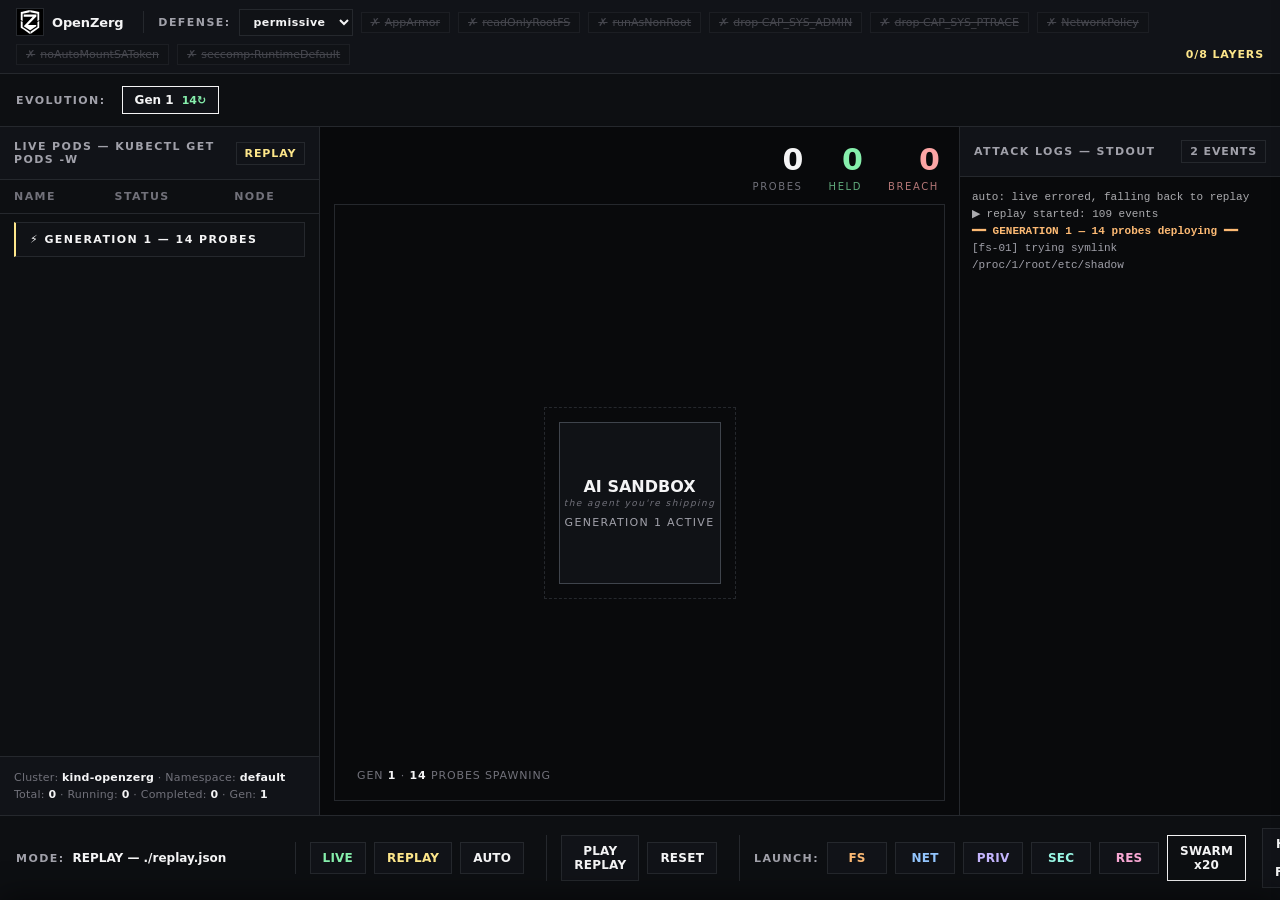
==== commit 94163e9c: "feat(brand): add zerg.svg logo left of wordmark on all prototypes Single shared SVG at repo root, re" ====
--- a/index.html
+++ b/index.html
@@ -92,8 +92,20 @@
   .defense-strip {
     grid-column: 1 / span 3; grid-row: 1;
     display: flex; align-items: center; gap: 8px; flex-wrap: wrap;
-    padding: 10px 16px; background: var(--panel-strong);
-    font-size: 11px; min-height: 38px;
+    padding: 8px 16px; background: var(--panel-strong);
+    font-size: 11px; min-height: 44px;
+  }
+  .defense-strip .brand-mark {
+    width: 28px; height: 28px; flex-shrink: 0;
+    background: #000 url('./zerg.svg') no-repeat center/contain;
+    border: 1px solid var(--border);
+  }
+  .defense-strip .brand-word {
+    color: var(--ink); font-size: 13px; font-weight: 760;
+    letter-spacing: -0.01em; margin-right: 6px;
+  }
+  .defense-strip .brand-divider {
+    width: 1px; height: 22px; background: var(--border); margin: 0 6px;
   }
   .defense-strip .label {
     color: var(--dim); font-size: 11px; letter-spacing: 0.13em;
@@ -555,6 +567,7 @@
 
   <!-- Top row 1: defense posture (CON-341) -->
   <div class="defense-strip" id="defense-strip"></div>
+  <!-- (defense-strip rendered into via JS — brand is injected at render time) -->
 
   <!-- Top row 2: generation pill bar (CON-334) -->
   <div class="gen-pill-bar" id="gen-pill-bar">
@@ -1512,6 +1525,9 @@
     `<span class="layer ${l.on ? 'on' : 'off'}"><span class="mark">${l.on ? '✓' : '✗'}</span>${l.name}</span>`
   ).join('');
   defenseStripEl.innerHTML = `
+    <div class="brand-mark" aria-hidden="true"></div>
+    <span class="brand-word">OpenZerg</span>
+    <div class="brand-divider" aria-hidden="true"></div>
     <span class="label">DEFENSE:</span>
     <select id="defense-config-select">
       <option value="permissive" ${currentConfig === 'permissive' ? 'selected' : ''}>permissive</option>
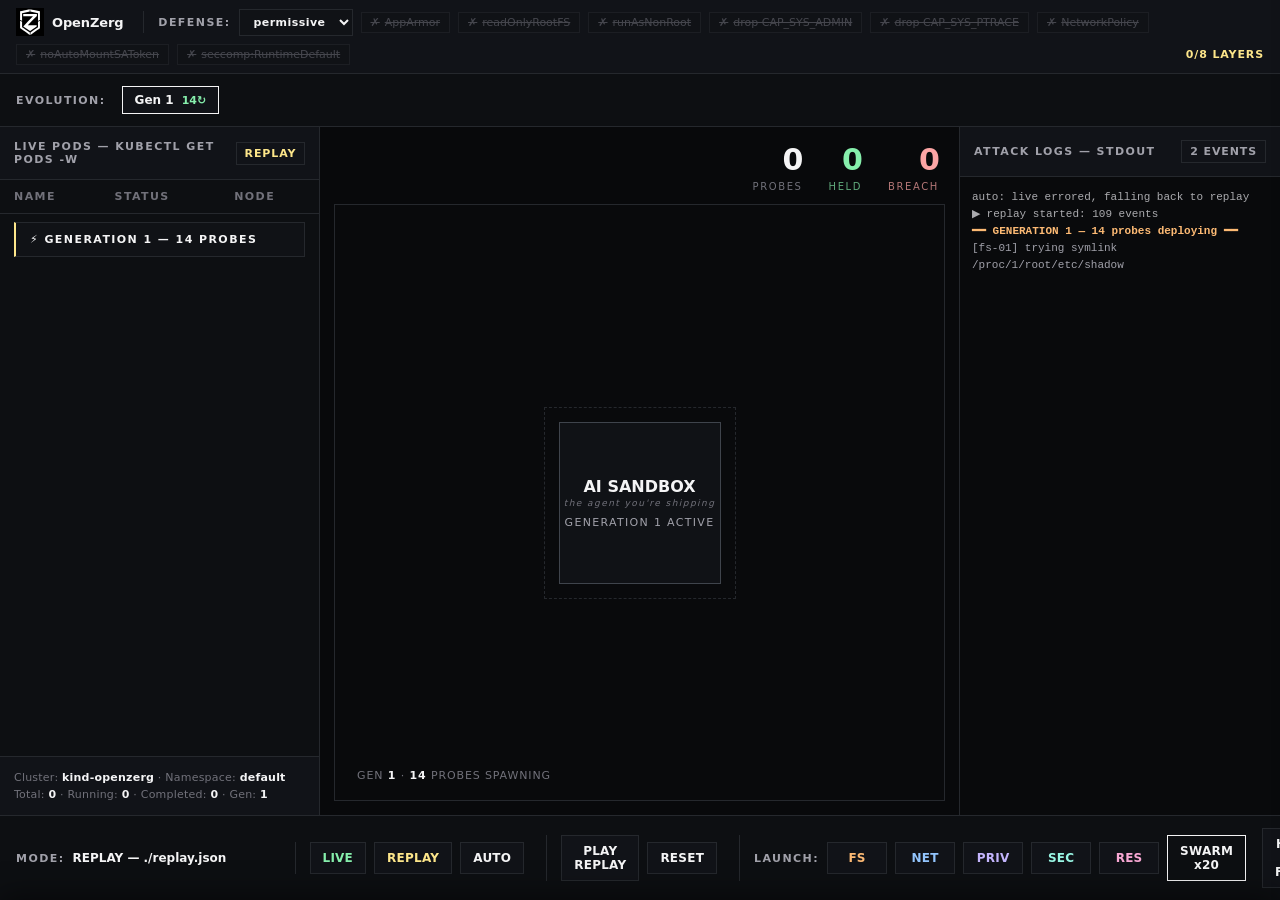
==== commit 3cf778b1: "fix(brand): drop SVG black-rect bg so logo blends with header The SVG carried a <rect fill="black"/>" ====
--- a/index.html
+++ b/index.html
@@ -97,8 +97,7 @@
   }
   .defense-strip .brand-mark {
     width: 28px; height: 28px; flex-shrink: 0;
-    background: #000 url('./zerg.svg') no-repeat center/contain;
-    border: 1px solid var(--border);
+    background: transparent url('./zerg.svg') no-repeat center/contain;
   }
   .defense-strip .brand-word {
     color: var(--ink); font-size: 13px; font-weight: 760;
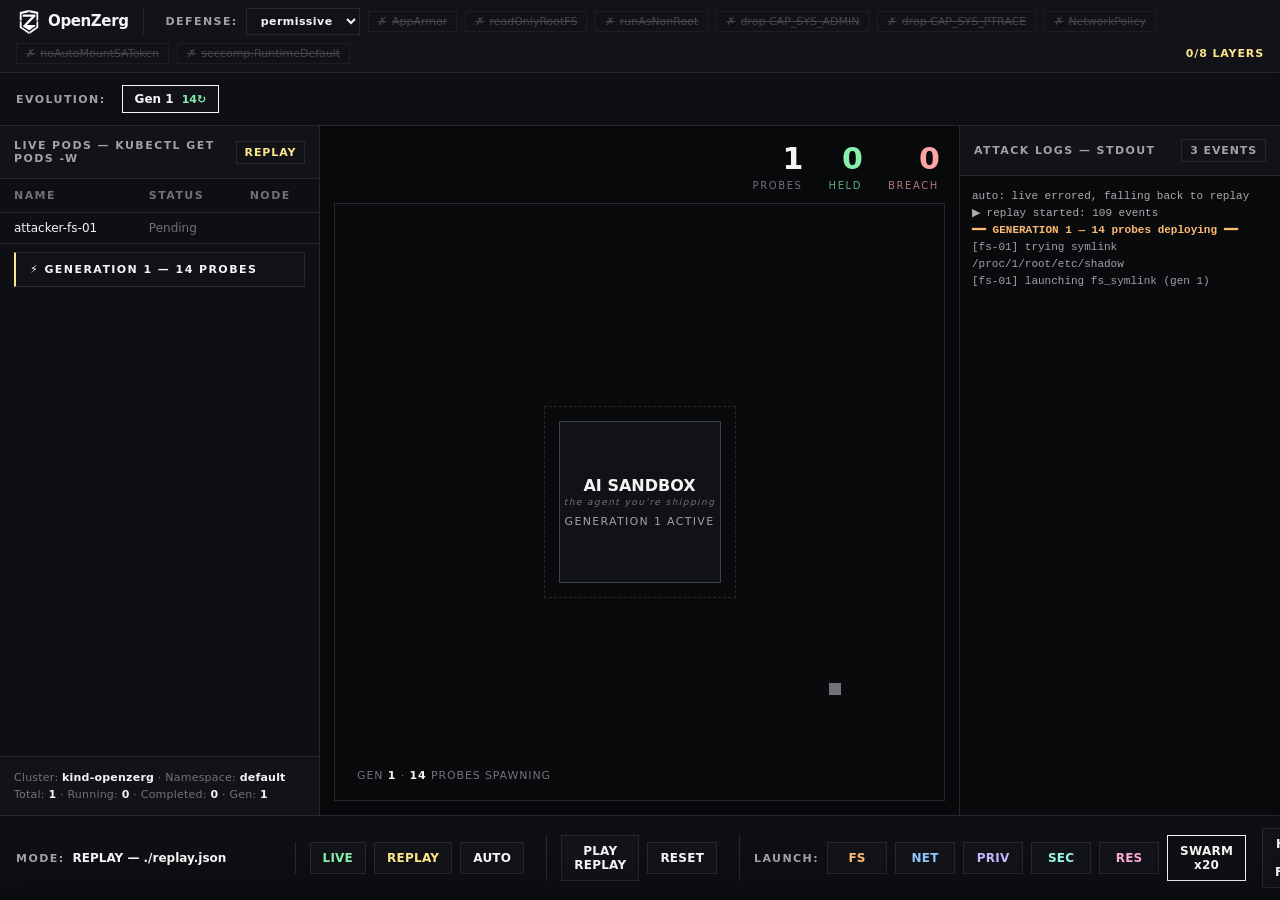
==== commit 0b54bb05: "style(brand): tighten logo + wordmark lockup across all surfaces Logo and wordmark felt disconnected" ====
--- a/index.html
+++ b/index.html
@@ -95,16 +95,19 @@
     padding: 8px 16px; background: var(--panel-strong);
     font-size: 11px; min-height: 44px;
   }
+  .defense-strip .brand-lockup {
+    display: inline-flex; align-items: center; gap: 6px;
+    margin-right: 14px;
+    padding-right: 14px;
+    border-right: 1px solid var(--border);
+  }
   .defense-strip .brand-mark {
-    width: 28px; height: 28px; flex-shrink: 0;
+    width: 26px; height: 26px; flex-shrink: 0;
     background: transparent url('./zerg.svg') no-repeat center/contain;
   }
   .defense-strip .brand-word {
-    color: var(--ink); font-size: 13px; font-weight: 760;
-    letter-spacing: -0.01em; margin-right: 6px;
-  }
-  .defense-strip .brand-divider {
-    width: 1px; height: 22px; background: var(--border); margin: 0 6px;
+    color: var(--ink); font-size: 15px; font-weight: 720;
+    letter-spacing: -0.025em; line-height: 1;
   }
   .defense-strip .label {
     color: var(--dim); font-size: 11px; letter-spacing: 0.13em;
@@ -1524,9 +1527,10 @@
     `<span class="layer ${l.on ? 'on' : 'off'}"><span class="mark">${l.on ? '✓' : '✗'}</span>${l.name}</span>`
   ).join('');
   defenseStripEl.innerHTML = `
-    <div class="brand-mark" aria-hidden="true"></div>
-    <span class="brand-word">OpenZerg</span>
-    <div class="brand-divider" aria-hidden="true"></div>
+    <span class="brand-lockup">
+      <span class="brand-mark" aria-hidden="true"></span>
+      <span class="brand-word">OpenZerg</span>
+    </span>
     <span class="label">DEFENSE:</span>
     <select id="defense-config-select">
       <option value="permissive" ${currentConfig === 'permissive' ? 'selected' : ''}>permissive</option>
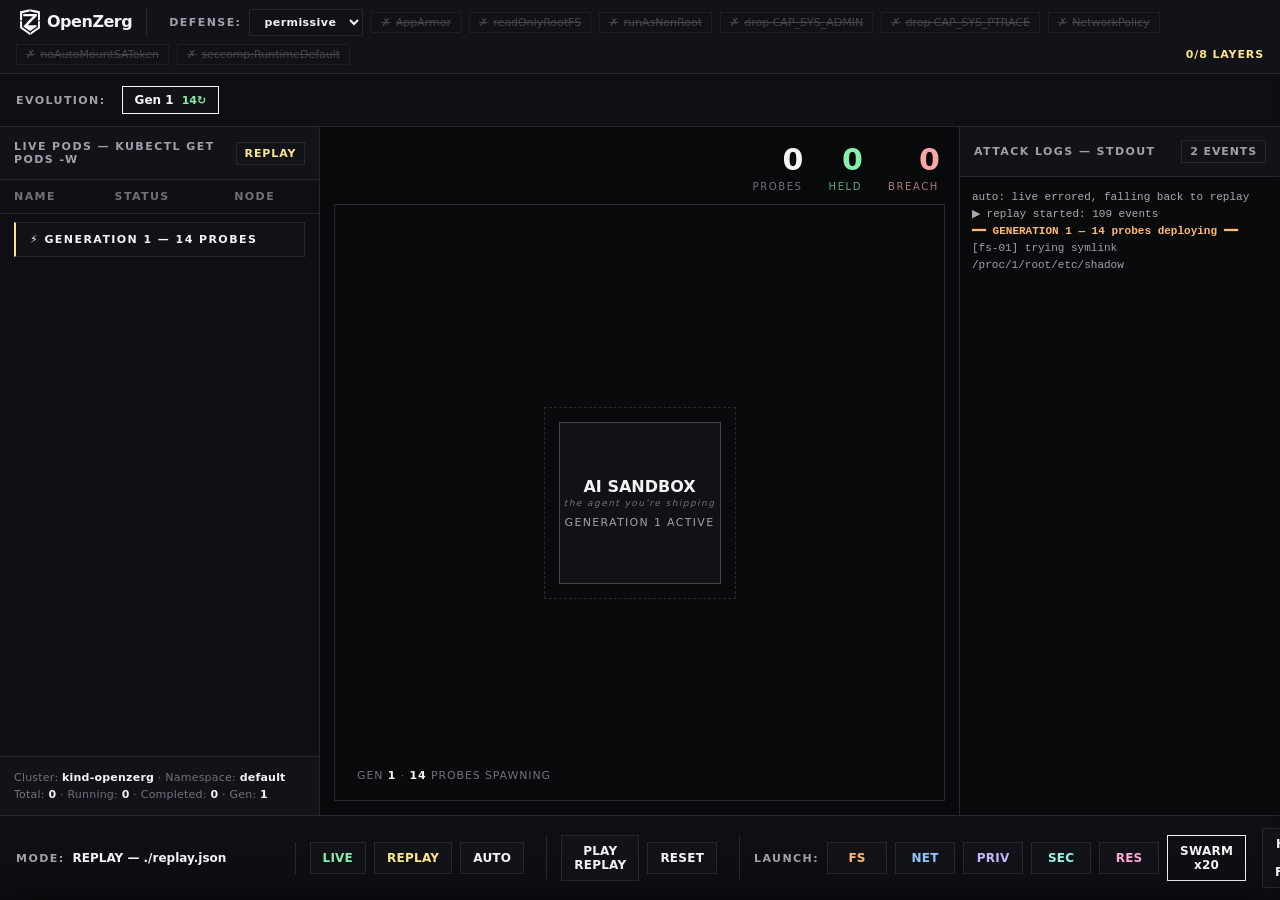
==== commit 4587a224: "style(brand): tighten lockup on remaining surfaces Companion commit to c2cb563 — same lockup tighten" ====
--- a/index.html
+++ b/index.html
@@ -96,18 +96,18 @@
     font-size: 11px; min-height: 44px;
   }
   .defense-strip .brand-lockup {
-    display: inline-flex; align-items: center; gap: 6px;
+    display: inline-flex; align-items: center; gap: 3px;
     margin-right: 14px;
     padding-right: 14px;
     border-right: 1px solid var(--border);
   }
   .defense-strip .brand-mark {
-    width: 26px; height: 26px; flex-shrink: 0;
+    width: 28px; height: 28px; flex-shrink: 0;
     background: transparent url('./zerg.svg') no-repeat center/contain;
   }
   .defense-strip .brand-word {
-    color: var(--ink); font-size: 15px; font-weight: 720;
-    letter-spacing: -0.025em; line-height: 1;
+    color: var(--ink); font-size: 16px; font-weight: 760;
+    letter-spacing: -0.03em; line-height: 1;
   }
   .defense-strip .label {
     color: var(--dim); font-size: 11px; letter-spacing: 0.13em;
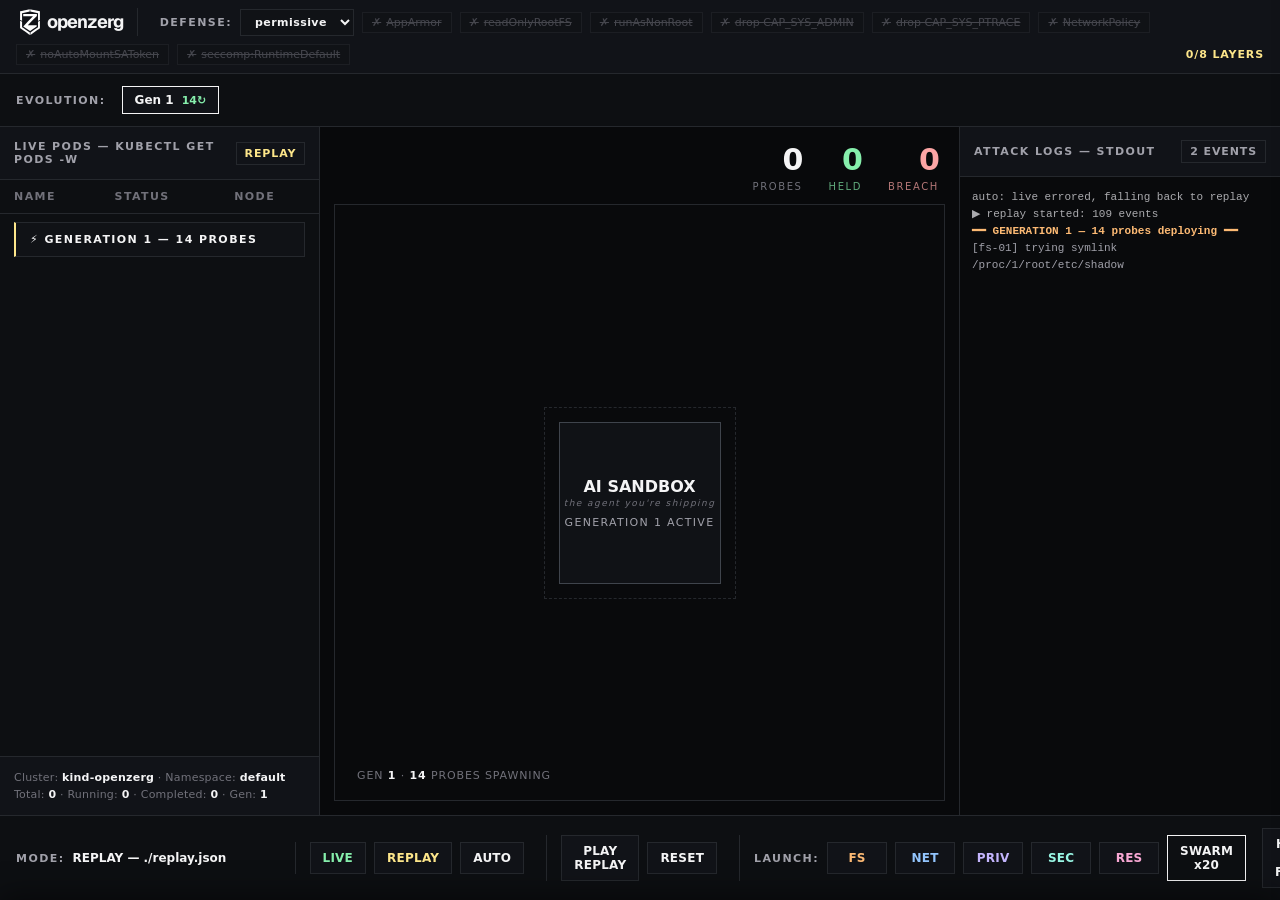
==== commit 4b1442c2: "style(brand): Geist wordmark, lowercase — cooler lockup Wordmark was Inter at 720 weight, mixed case" ====
--- a/index.html
+++ b/index.html
@@ -3,6 +3,9 @@
 <head>
 <meta charset="UTF-8">
 <title>OpenZerg — Demo Console</title>
+<link rel="preconnect" href="https://fonts.googleapis.com">
+<link rel="preconnect" href="https://fonts.gstatic.com" crossorigin>
+<link rel="stylesheet" href="https://fonts.googleapis.com/css2?family=Geist:wght@400;600;700;800&display=swap">
 <style>
   :root {
     --bg: #08090b;
@@ -106,8 +109,10 @@
     background: transparent url('./zerg.svg') no-repeat center/contain;
   }
   .defense-strip .brand-word {
-    color: var(--ink); font-size: 16px; font-weight: 760;
-    letter-spacing: -0.03em; line-height: 1;
+    color: var(--ink); font-size: 18px;
+    font-family: 'Geist', ui-sans-serif, system-ui, sans-serif;
+    font-weight: 700; letter-spacing: -0.05em; line-height: 1;
+    text-transform: lowercase;
   }
   .defense-strip .label {
     color: var(--dim); font-size: 11px; letter-spacing: 0.13em;
@@ -1529,7 +1534,7 @@
   defenseStripEl.innerHTML = `
     <span class="brand-lockup">
       <span class="brand-mark" aria-hidden="true"></span>
-      <span class="brand-word">OpenZerg</span>
+      <span class="brand-word">OpenZerg</span><!-- text-transform: lowercase renders as "openzerg" -->
     </span>
     <span class="label">DEFENSE:</span>
     <select id="defense-config-select">
